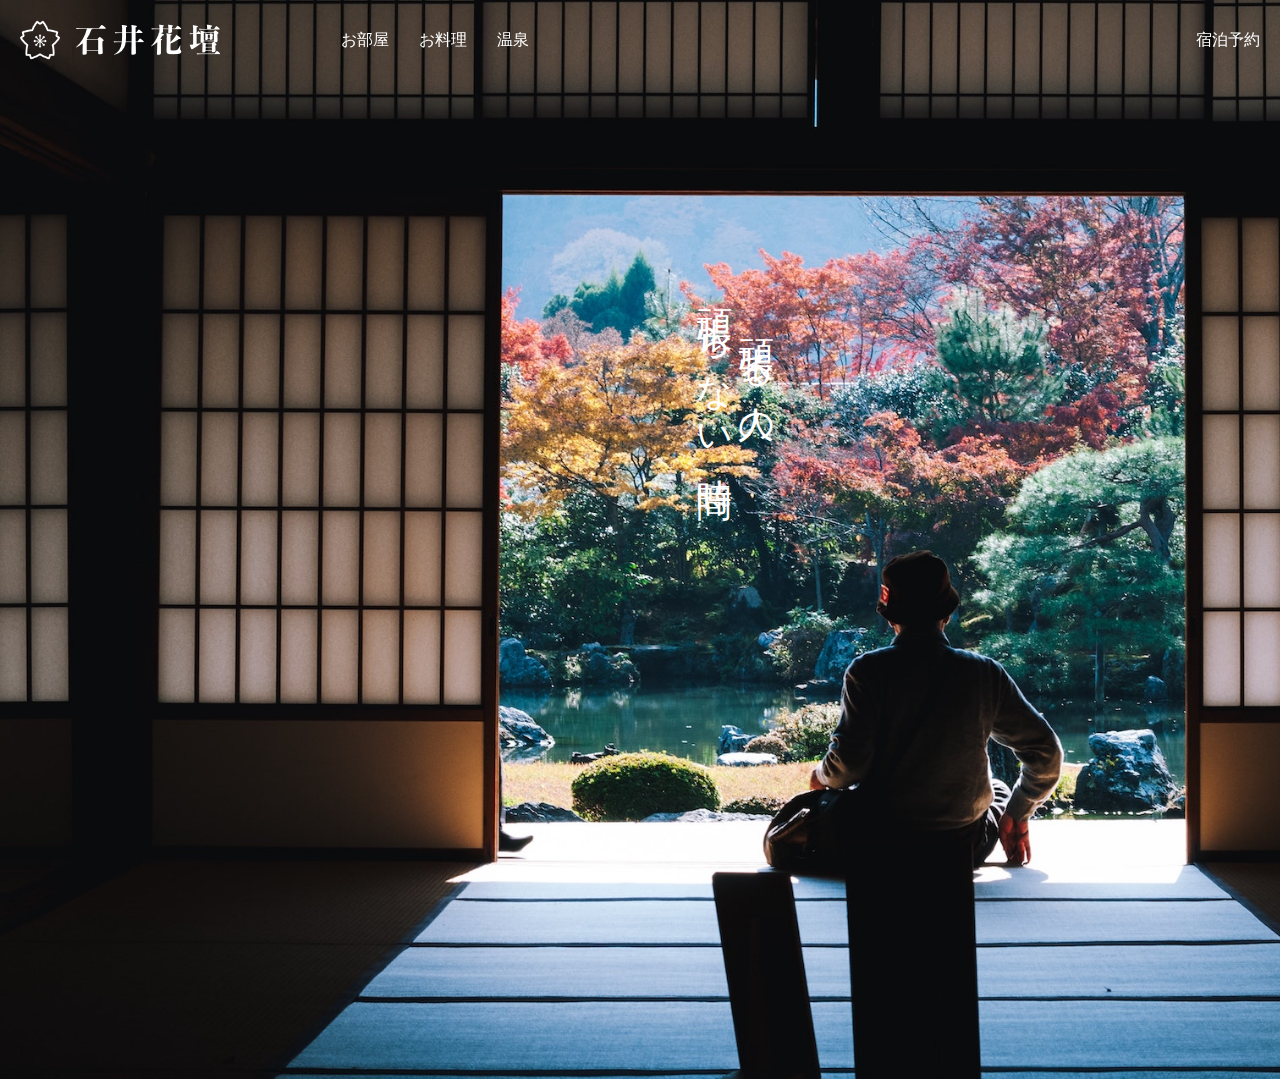
==== index.html @ f5e7ea2f "header" ====
<!DOCTYPE html>
<html lang="ja">
<head>
    <meta charset="UTF-8">
    <meta http-equiv="X-UA-Compatible" content="IE=edge">
    <meta name="viewport" content="width=device-width, initial-scale=1.0">
    <link rel="stylesheet" href="./css/style.css">
    <title>Ishii-KADAN</title>
</head>
<body>
    <header class="header">
        <div class="header_inner">
            <div class="header_nav">
                <img src="./img/sub-header-logo.png" alt="" class="header_nav__logo">
                <ul class="header_nav__list">
                    <li class="header_nav__item"><a href="./room/">お部屋</a></li>
                    <li class="header_nav__item"><a href="./cuisine/">お料理</a></li>
                    <li class="header_nav__item"><a href="./onsen/">温泉</a></li>
                </ul><!-- /.header_nav__list -->
            </div><!-- /.header_nav -->
            <a href="" class="contact_btn">宿泊予約</a><!-- /.contact_btn -->
        </div><!-- /.header_inner -->
    </header><!-- /.header -->

    <main class="main">
        <p class="main_copy">頑 張 る 人 の<br class="copy">頑 張 ら な い 時 間</p><!-- /.main_copy -->
    </main><!-- /.main -->
</body>
</html>
---- css/style.css ----
.header {
  height: 80px;
  width: 100%;
  position: fixed;
  background: transparent;
}

.header_inner {
  padding: 20px;
  display: flex;
  align-items: center;
}

.header_nav {
  display: flex;
  align-items: center;
}

.header_nav__logo {
  filter: invert(88%) sepia(61%) saturate(0%) hue-rotate(229deg) brightness(107%) contrast(101%);
}

.header_nav__list {
  display: flex;
  padding-left: 120px;
  color: #fff;
}

.header_nav__item:not(:first-child) {
  padding-left: 30px;
}

.header .contact_btn {
  margin-left: auto;
  color: #fff;
}

/*! destyle.css v2.0.2 | MIT License | https://github.com/nicolas-cusan/destyle.css */
/* Reset box-model and set borders */
/* ============================================ */
*,
::before,
::after {
  box-sizing: border-box;
  border-style: solid;
  border-width: 0;
}

/* Document */
/* ============================================ */
/**
 * 1. Correct the line height in all browsers.
 * 2. Prevent adjustments of font size after orientation changes in iOS.
 * 3. Remove gray overlay on links for iOS.
 */
html {
  line-height: 1.15;
  /* 1 */
  -webkit-text-size-adjust: 100%;
  /* 2 */
  -webkit-tap-highlight-color: transparent;
  /* 3*/
}

/* Sections */
/* ============================================ */
/**
 * Remove the margin in all browsers.
 */
body {
  margin: 0;
}

/**
 * Render the `main` element consistently in IE.
 */
main {
  display: block;
}

/* Vertical rhythm */
/* ============================================ */
p,
table,
blockquote,
address,
pre,
iframe,
form,
figure,
dl {
  margin: 0;
}

/* Headings */
/* ============================================ */
h1,
h2,
h3,
h4,
h5,
h6 {
  font-size: inherit;
  line-height: inherit;
  font-weight: inherit;
  margin: 0;
}

/* Lists (enumeration) */
/* ============================================ */
ul,
ol {
  margin: 0;
  padding: 0;
  list-style: none;
}

/* Lists (definition) */
/* ============================================ */
dt {
  font-weight: bold;
}

dd {
  margin-left: 0;
}

/* Grouping content */
/* ============================================ */
/**
 * 1. Add the correct box sizing in Firefox.
 * 2. Show the overflow in Edge and IE.
 */
hr {
  box-sizing: content-box;
  /* 1 */
  height: 0;
  /* 1 */
  overflow: visible;
  /* 2 */
  border-top-width: 1px;
  margin: 0;
  clear: both;
  color: inherit;
}

/**
 * 1. Correct the inheritance and scaling of font size in all browsers.
 * 2. Correct the odd `em` font sizing in all browsers.
 */
pre {
  font-family: monospace, monospace;
  /* 1 */
  font-size: inherit;
  /* 2 */
}

address {
  font-style: inherit;
}

/* Text-level semantics */
/* ============================================ */
/**
 * Remove the gray background on active links in IE 10.
 */
a {
  background-color: transparent;
  text-decoration: none;
  color: inherit;
}

/**
 * 1. Remove the bottom border in Chrome 57-
 * 2. Add the correct text decoration in Chrome, Edge, IE, Opera, and Safari.
 */
abbr[title] {
  text-decoration: underline;
  /* 2 */
  text-decoration: underline dotted;
  /* 2 */
}

/**
 * Add the correct font weight in Chrome, Edge, and Safari.
 */
b,
strong {
  font-weight: bolder;
}

/**
 * 1. Correct the inheritance and scaling of font size in all browsers.
 * 2. Correct the odd `em` font sizing in all browsers.
 */
code,
kbd,
samp {
  font-family: monospace, monospace;
  /* 1 */
  font-size: inherit;
  /* 2 */
}

/**
 * Add the correct font size in all browsers.
 */
small {
  font-size: 80%;
}

/**
 * Prevent `sub` and `sup` elements from affecting the line height in
 * all browsers.
 */
sub,
sup {
  font-size: 75%;
  line-height: 0;
  position: relative;
  vertical-align: baseline;
}

sub {
  bottom: -0.25em;
}

sup {
  top: -0.5em;
}

/* Embedded content */
/* ============================================ */
/**
 * Prevent vertical alignment issues.
 */
img,
embed,
object,
iframe {
  vertical-align: bottom;
}

/* Forms */
/* ============================================ */
/**
 * Reset form fields to make them styleable
 */
button,
input,
optgroup,
select,
textarea {
  appearance: none;
  vertical-align: middle;
  color: inherit;
  font: inherit;
  background: transparent;
  padding: 0;
  margin: 0;
  outline: 0;
  border-radius: 0;
  text-align: inherit;
}

/**
 * Reset radio and checkbox appearance to preserve their look in iOS.
 */
[type="checkbox"] {
  appearance: checkbox;
}

[type="radio"] {
  appearance: radio;
}

/**
 * Show the overflow in IE.
 * 1. Show the overflow in Edge.
 */
button,
input {
  /* 1 */
  overflow: visible;
}

/**
 * Remove the inheritance of text transform in Edge, Firefox, and IE.
 * 1. Remove the inheritance of text transform in Firefox.
 */
button,
select {
  /* 1 */
  text-transform: none;
}

/**
 * Correct the inability to style clickable types in iOS and Safari.
 */
button,
[type="button"],
[type="reset"],
[type="submit"] {
  cursor: pointer;
  appearance: none;
}

button[disabled],
[type="button"][disabled],
[type="reset"][disabled],
[type="submit"][disabled] {
  cursor: default;
}

/**
 * Remove the inner border and padding in Firefox.
 */
button::-moz-focus-inner,
[type="button"]::-moz-focus-inner,
[type="reset"]::-moz-focus-inner,
[type="submit"]::-moz-focus-inner {
  border-style: none;
  padding: 0;
}

/**
 * Restore the focus styles unset by the previous rule.
 */
button:-moz-focusring,
[type="button"]:-moz-focusring,
[type="reset"]:-moz-focusring,
[type="submit"]:-moz-focusring {
  outline: 1px dotted ButtonText;
}

/**
 * Remove arrow in IE10 & IE11
 */
select::-ms-expand {
  display: none;
}

/**
 * Remove padding
 */
option {
  padding: 0;
}

/**
 * Reset to invisible
 */
fieldset {
  margin: 0;
  padding: 0;
  min-width: 0;
}

/**
 * 1. Correct the text wrapping in Edge and IE.
 * 2. Correct the color inheritance from `fieldset` elements in IE.
 * 3. Remove the padding so developers are not caught out when they zero out
 *    `fieldset` elements in all browsers.
 */
legend {
  color: inherit;
  /* 2 */
  display: table;
  /* 1 */
  max-width: 100%;
  /* 1 */
  padding: 0;
  /* 3 */
  white-space: normal;
  /* 1 */
}

/**
 * Add the correct vertical alignment in Chrome, Firefox, and Opera.
 */
progress {
  vertical-align: baseline;
}

/**
 * Remove the default vertical scrollbar in IE 10+.
 */
textarea {
  overflow: auto;
}

/**
 * Correct the cursor style of increment and decrement buttons in Chrome.
 */
[type="number"]::-webkit-inner-spin-button,
[type="number"]::-webkit-outer-spin-button {
  height: auto;
}

/**
 * 1. Correct the outline style in Safari.
 */
[type="search"] {
  outline-offset: -2px;
  /* 1 */
}

/**
 * Remove the inner padding in Chrome and Safari on macOS.
 */
[type="search"]::-webkit-search-decoration {
  -webkit-appearance: none;
}

/**
 * 1. Correct the inability to style clickable types in iOS and Safari.
 * 2. Change font properties to `inherit` in Safari.
 */
::-webkit-file-upload-button {
  -webkit-appearance: button;
  /* 1 */
  font: inherit;
  /* 2 */
}

/**
 * Clickable labels
 */
label[for] {
  cursor: pointer;
}

/* Interactive */
/* ============================================ */
/*
 * Add the correct display in Edge, IE 10+, and Firefox.
 */
details {
  display: block;
}

/*
 * Add the correct display in all browsers.
 */
summary {
  display: list-item;
}

/*
 * Remove outline for editable content.
 */
[contenteditable] {
  outline: none;
}

/* Table */
/* ============================================ */
table {
  border-collapse: collapse;
  border-spacing: 0;
}

caption {
  text-align: left;
}

td,
th {
  vertical-align: top;
  padding: 0;
}

th {
  text-align: left;
  font-weight: bold;
}

/* Misc */
/* ============================================ */
/**
 * Add the correct display in IE 10+.
 */
template {
  display: none;
}

/**
 * Add the correct display in IE 10.
 */
[hidden] {
  display: none;
}

.main {
  background-image: url(../img/mainbg01.jpg);
  background-size: cover;
  text-align: center;
  height: 1079px;
  width: auto;
}

.main_copy {
  writing-mode: vertical-rl;
  width: auto;
  color: #fff;
  font-size: 36px;
  margin-left: 693px;
  padding-top: 282px;
}
/*# sourceMappingURL=style.css.map */
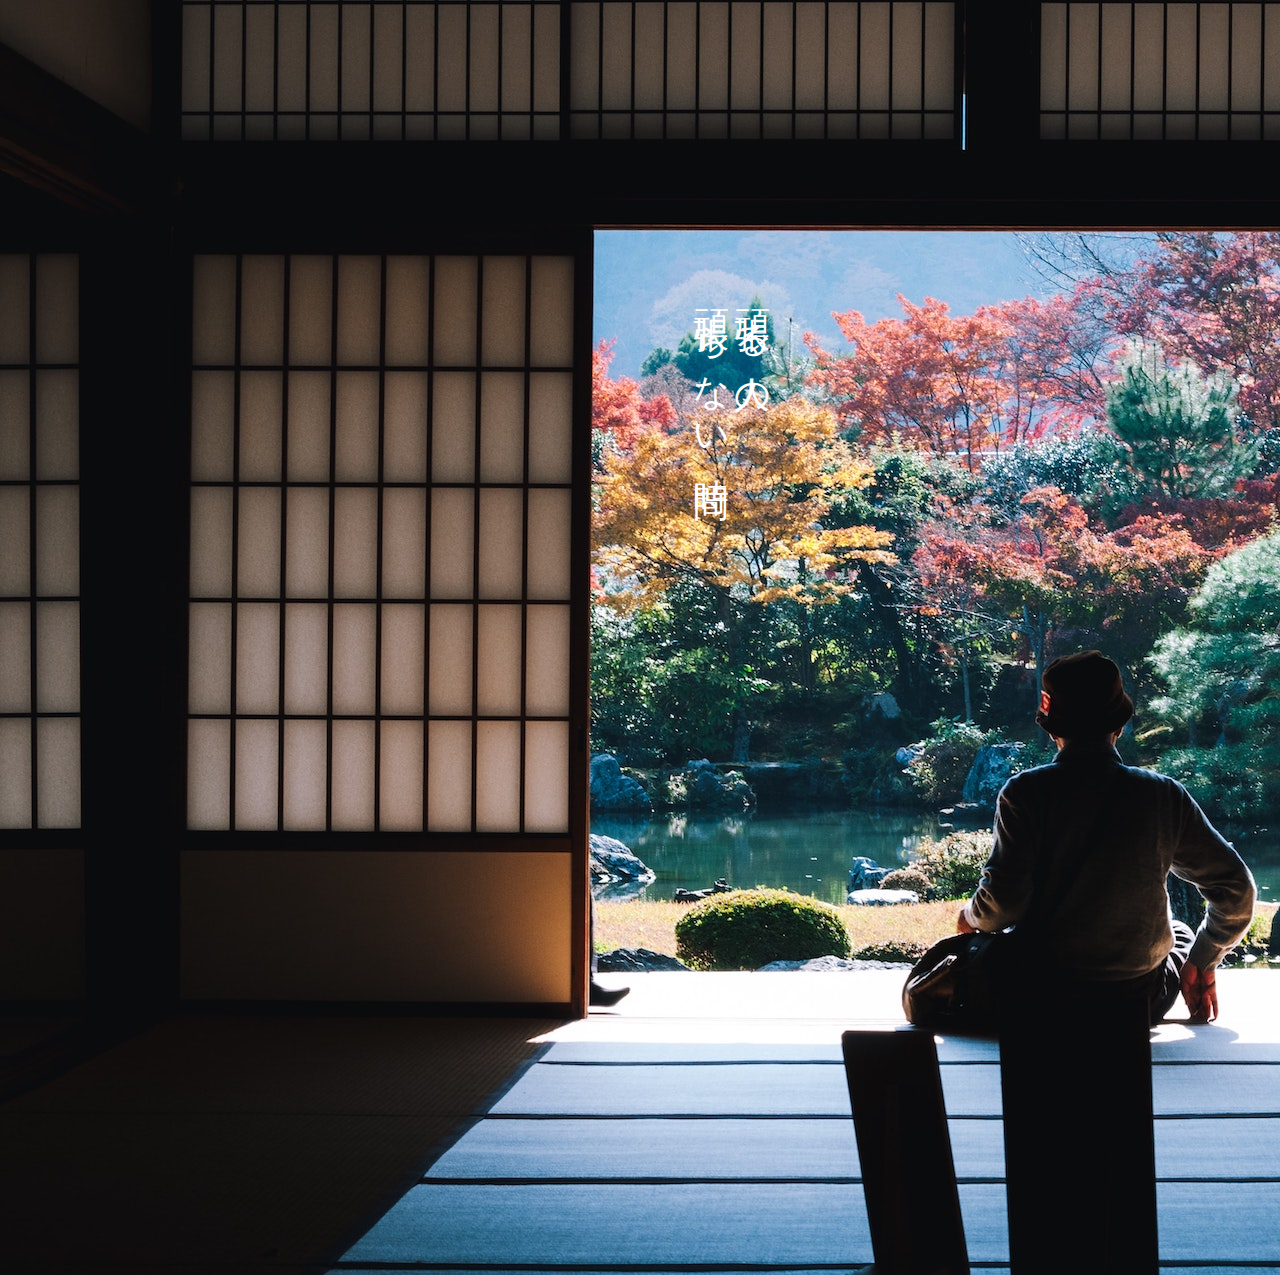
==== commit b21affad: "main" ====
--- a/index.html
+++ b/index.html
@@ -23,7 +23,8 @@
     </header><!-- /.header -->
 
     <main class="main">
-        <p class="main_copy">頑 張 る 人 の<br class="copy">頑 張 ら な い 時 間</p><!-- /.main_copy -->
+        <img src="./img/mainbg01.jpg" alt="" class="main_bg">
+        <p class="main_copy">頑 張 る 人 の<br>頑 張 ら な い 時 間</p><!-- /.main_copy -->
     </main><!-- /.main -->
 </body>
 </html>--- a/css/style.css
+++ b/css/style.css
@@ -492,19 +492,15 @@
 }
 
 .main {
-  background-image: url(../img/mainbg01.jpg);
-  background-size: cover;
-  text-align: center;
-  height: 1079px;
-  width: auto;
+  position: relative;
 }
 
 .main_copy {
   writing-mode: vertical-rl;
-  width: auto;
   color: #fff;
   font-size: 36px;
-  margin-left: 693px;
-  padding-top: 282px;
+  position: absolute;
+  right: 508px;
+  top: 282px;
 }
 /*# sourceMappingURL=style.css.map */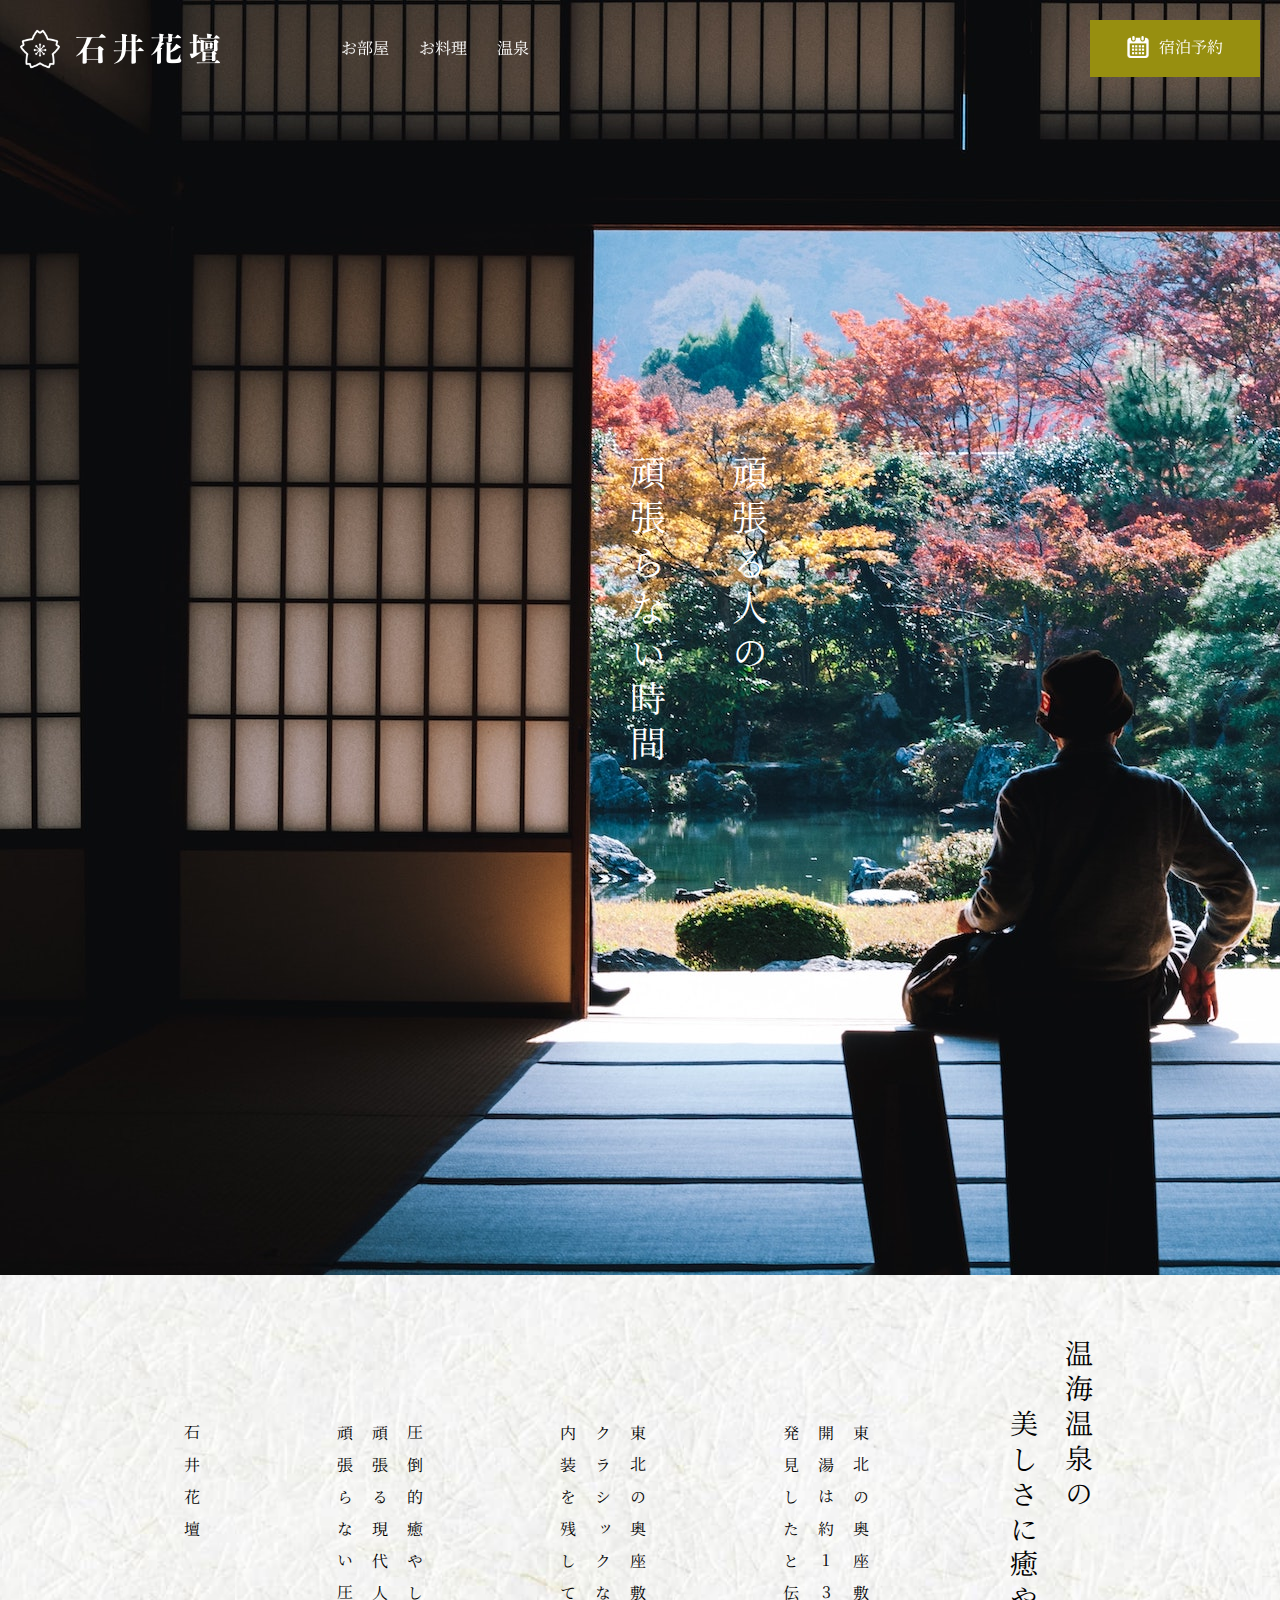
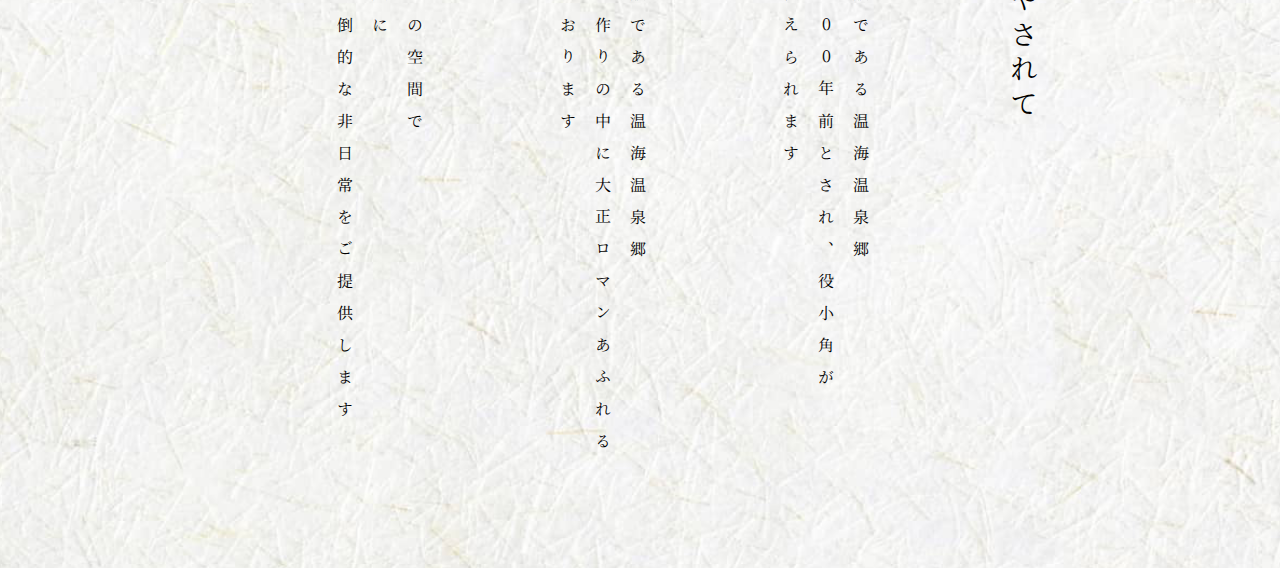
==== commit 8bb89d30: "about" ====
--- a/index.html
+++ b/index.html
@@ -4,6 +4,7 @@
     <meta charset="UTF-8">
     <meta http-equiv="X-UA-Compatible" content="IE=edge">
     <meta name="viewport" content="width=device-width, initial-scale=1.0">
+    <link href="https://fonts.googleapis.com/css2?family=Noto+Serif+JP:wght@300&display=swap" rel="stylesheet">
     <link rel="stylesheet" href="./css/style.css">
     <title>Ishii-KADAN</title>
 </head>
@@ -26,5 +27,31 @@
         <img src="./img/mainbg01.jpg" alt="" class="main_bg">
         <p class="main_copy">頑 張 る 人 の<br>頑 張 ら な い 時 間</p><!-- /.main_copy -->
     </main><!-- /.main -->
+
+    <section class="about">
+        <div class="about_inner">
+            <p class="about_ttl">
+                温 海 温 泉 の<br>美 し さ に 癒 や さ れ て
+            </p><!-- /.about_ttl -->
+            <p class="about_txt">
+                東 北 の 奥 座 敷 で あ る 温 海 温 泉 郷<br>
+                開 湯 は 約 1 3 0 0 年 前 と さ れ 、 役 小 角 が<br>
+                発 見 し た と 伝 え ら れ ま す
+            </p><!-- /.about_txt -->
+            <p class="about_txt">
+                東 北 の 奥 座 敷 で あ る 温 海 温 泉 郷<br>
+                ク ラ シ ッ ク な 作 り の 中 に 大 正 ロ マ ン あ ふ れ る<br>
+                内 装 を 残 し て お り ま す
+            </p><!-- /.about_txt -->
+            <p class="about_txt">
+                圧 倒 的 癒 や し の 空 間 で<br>
+                頑 張 る 現 代 人 に<br>
+                頑 張 ら な い 圧 倒 的 な 非 日 常 を ご 提 供 し ま す
+            </p><!-- /.about_txt -->
+            <p class="about_txt">
+                石 井 花 壇
+            </p><!-- /.about_txt -->
+        </div><!-- /.about_inner -->
+    </section><!-- /.about -->
 </body>
 </html>--- a/css/style.css
+++ b/css/style.css
@@ -3,6 +3,7 @@
   width: 100%;
   position: fixed;
   background: transparent;
+  z-index: 300;
 }
 
 .header_inner {
@@ -24,6 +25,7 @@
   display: flex;
   padding-left: 120px;
   color: #fff;
+  font-size: 1rem;
 }
 
 .header_nav__item:not(:first-child) {
@@ -33,6 +35,15 @@
 .header .contact_btn {
   margin-left: auto;
   color: #fff;
+  background-color: #978F10;
+  padding: 16px 37px;
+}
+
+.header .contact_btn::before {
+  content: url(../img/calender.png);
+  display: inline-block;
+  vertical-align: middle;
+  margin-right: 10px;
 }
 
 /*! destyle.css v2.0.2 | MIT License | https://github.com/nicolas-cusan/destyle.css */
@@ -491,6 +502,10 @@
   display: none;
 }
 
+body {
+  font-family: 'Noto Serif JP', serif;
+}
+
 .main {
   position: relative;
 }
@@ -500,7 +515,41 @@
   color: #fff;
   font-size: 36px;
   position: absolute;
-  right: 508px;
-  top: 282px;
+  right: 480px;
+  bottom: 515px;
+  line-height: 102px;
+}
+
+.about {
+  background-image: url(../img/bg.png);
+}
+
+.about_inner {
+  display: flex;
+  flex-direction: row-reverse;
+  flex-wrap: wrap;
+  justify-content: center;
+}
+
+.about_ttl {
+  writing-mode: vertical-rl;
+  font-size: 28px;
+  line-height: 55px;
+  margin-top: 64px;
+  padding-top: 2.5em;
+  text-indent: -2.5em;
+}
+
+.about_txt {
+  writing-mode: vertical-rl;
+  text-orientation: upright;
+  margin-right: 118px;
+  padding-top: 149px;
+  padding-bottom: 120px;
+  line-height: 35px;
+}
+
+.about_txt:last-child {
+  margin-bottom: auto;
 }
 /*# sourceMappingURL=style.css.map */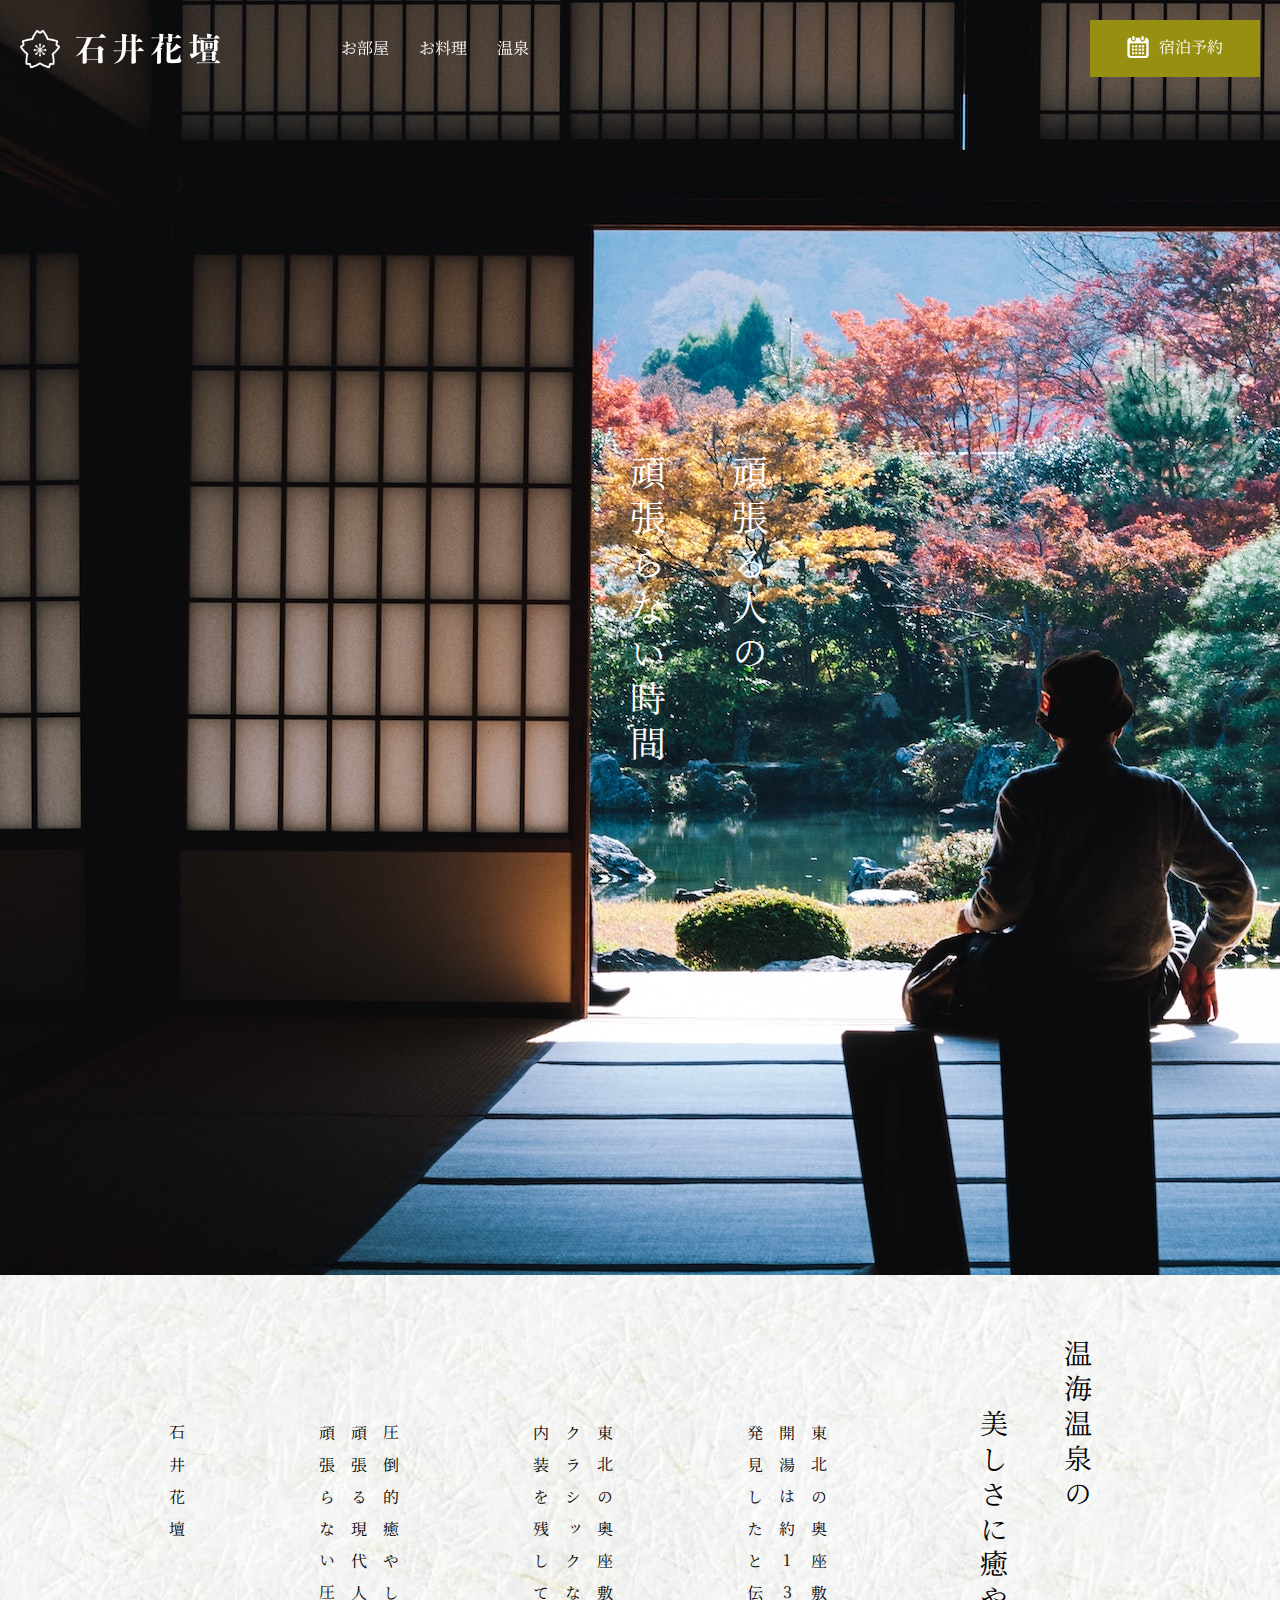
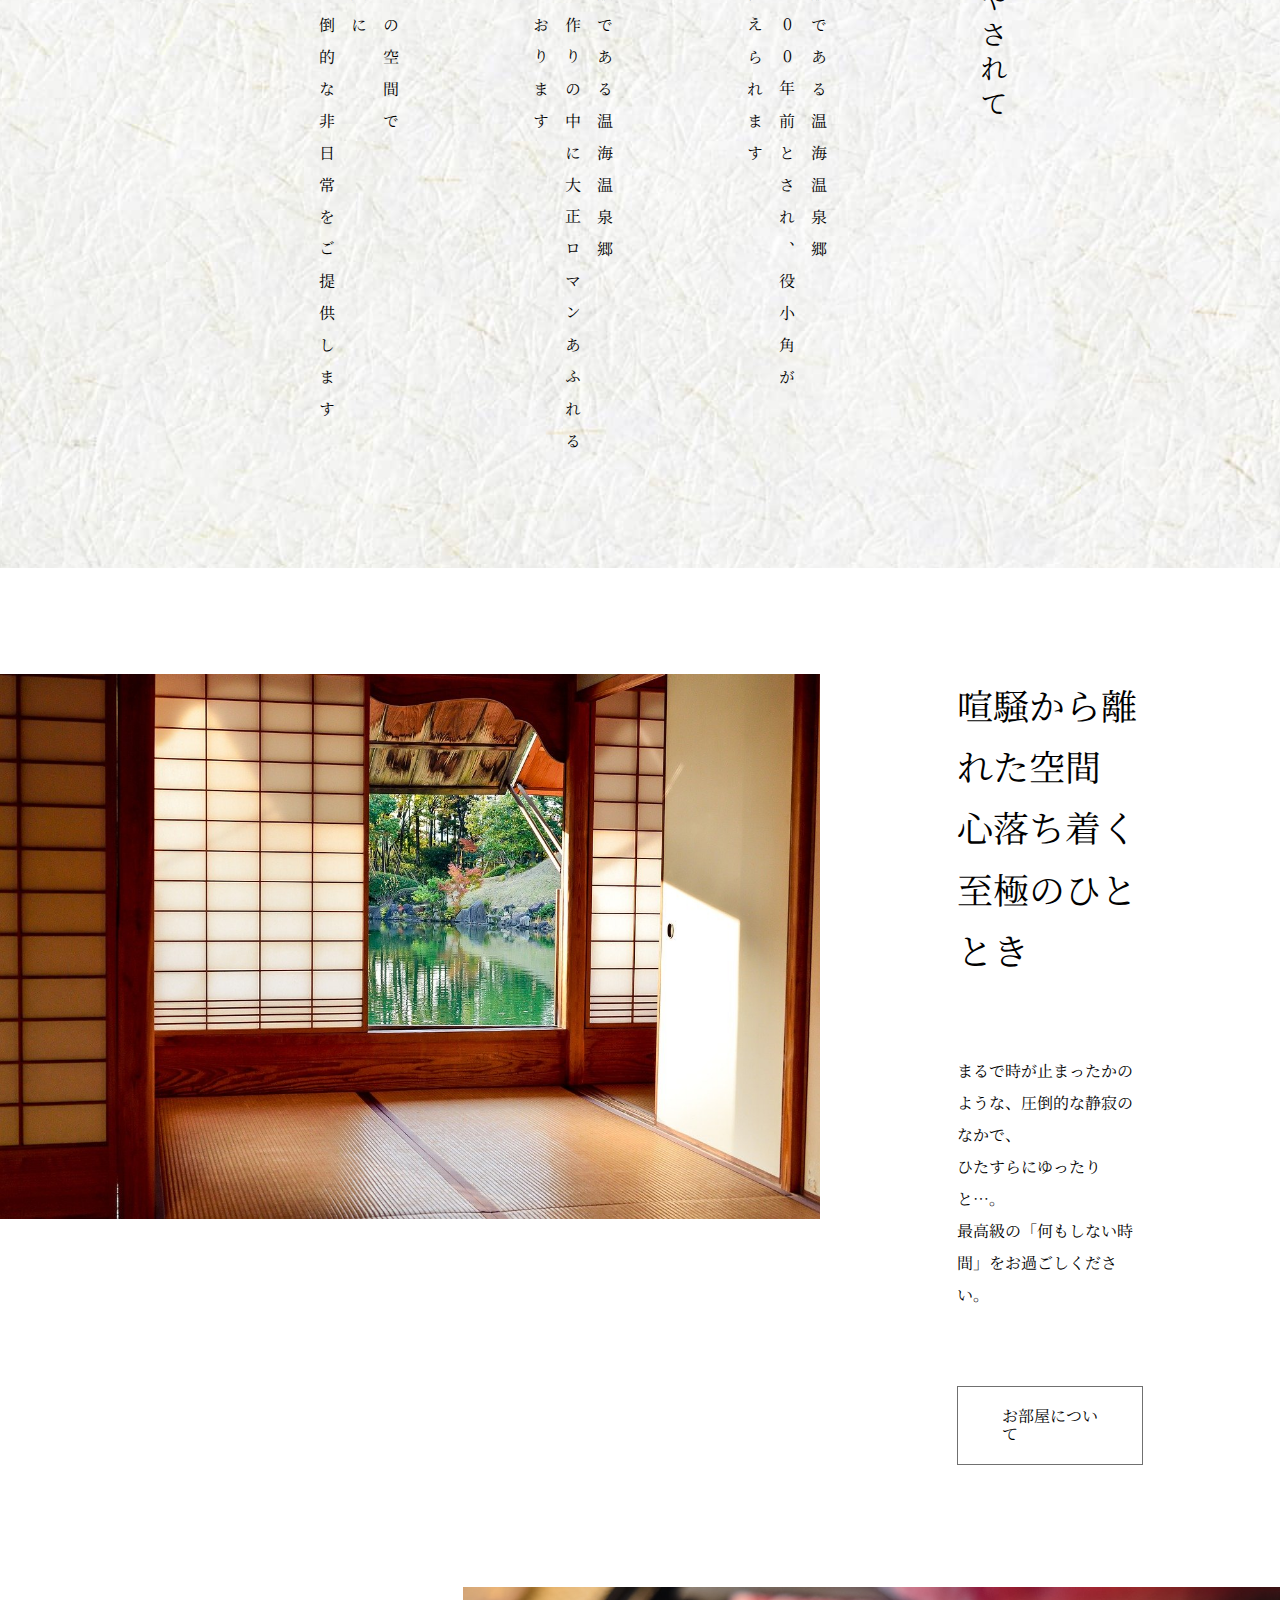
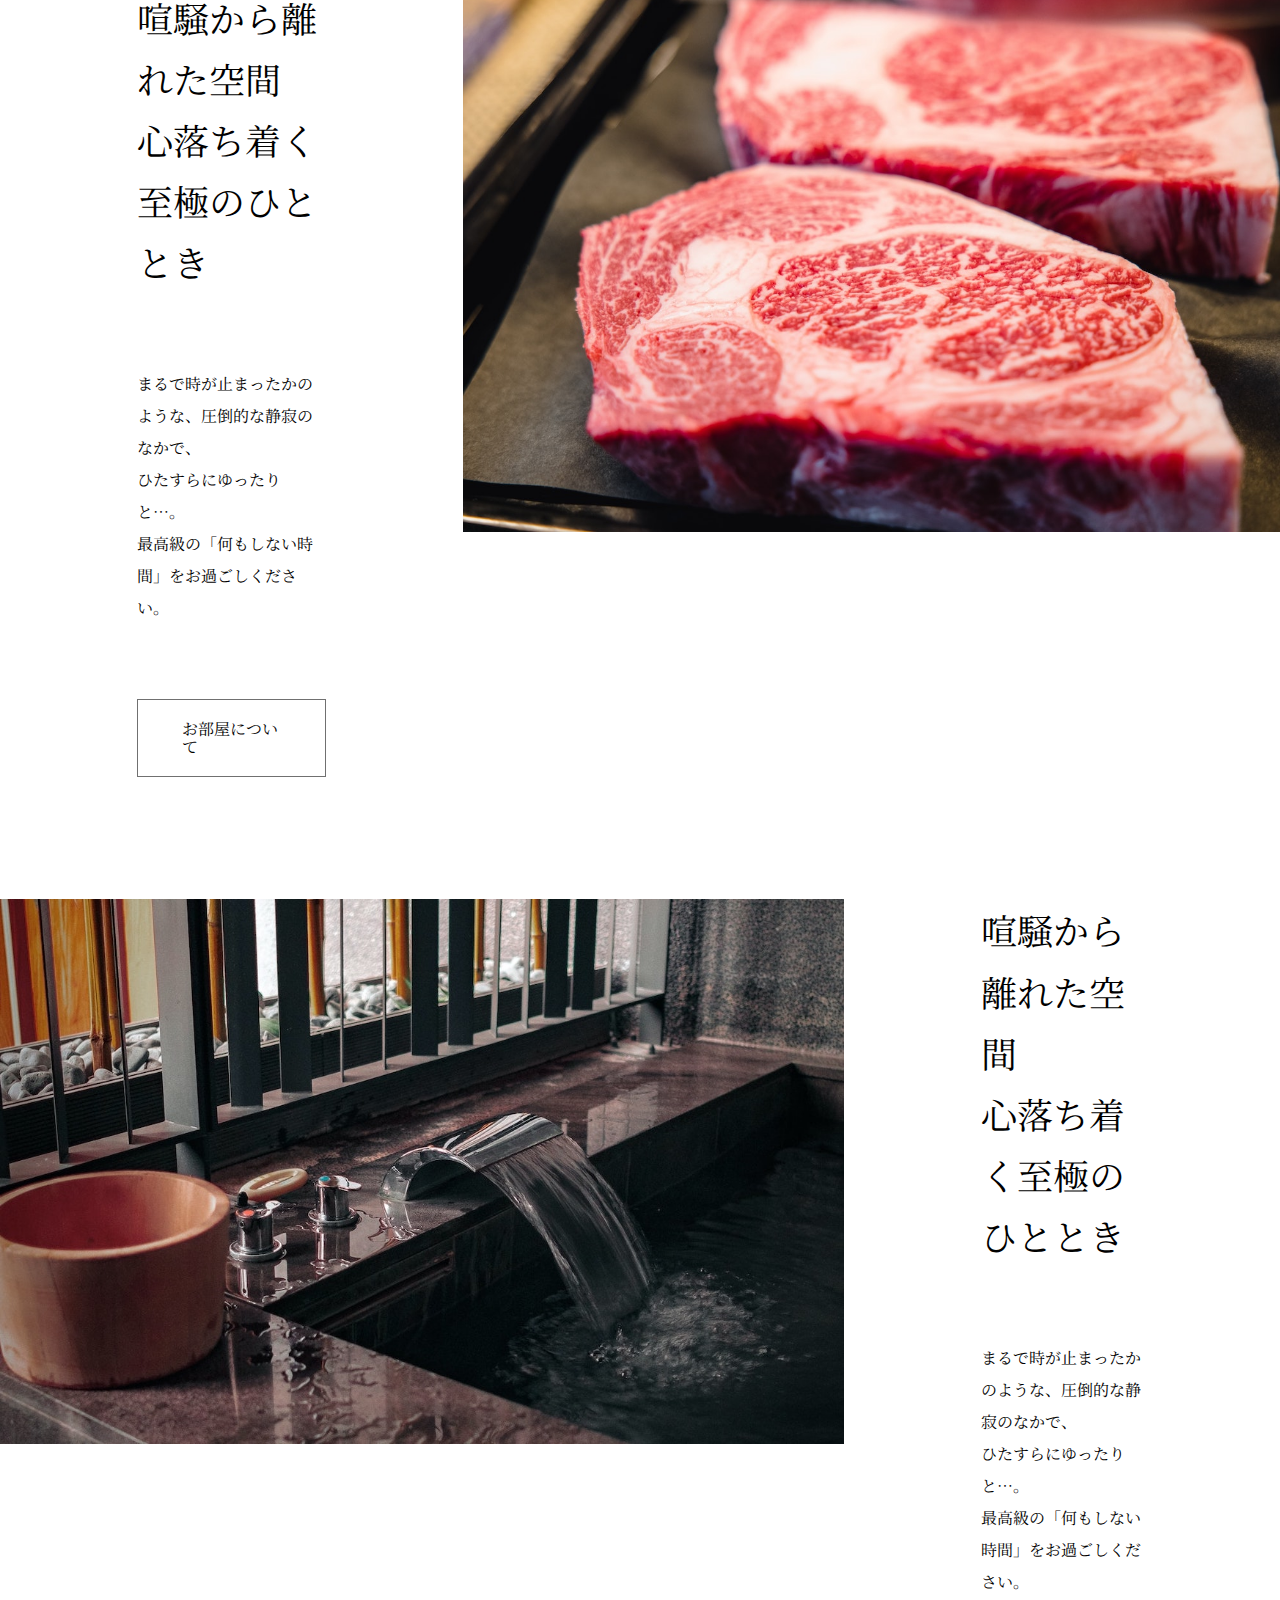
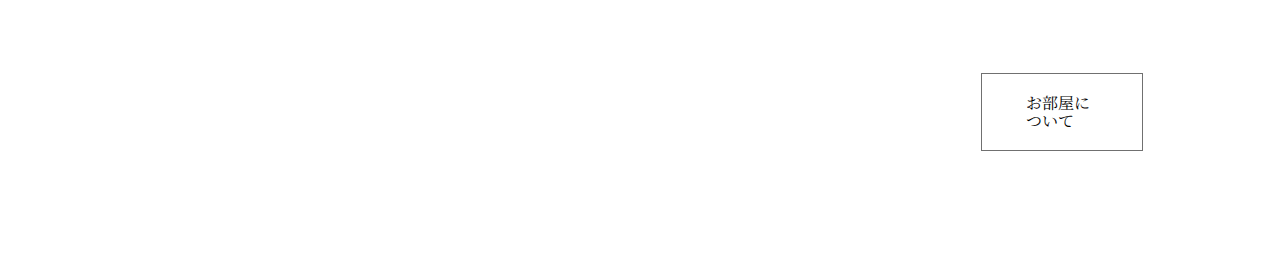
==== commit 1e90cf84: "menu" ====
--- a/index.html
+++ b/index.html
@@ -53,5 +53,61 @@
             </p><!-- /.about_txt -->
         </div><!-- /.about_inner -->
     </section><!-- /.about -->
+
+    <section class="menu">
+        <div class="menu_inner">
+            <div class="menu_item">
+                <img src="./img/oheya-top.jpg" alt="" class="room_img">
+
+                <div class="menu_service">
+                    <h2 class="menu_ttl">
+                        喧騒から離れた空間<br>
+                        心落ち着く至極のひととき
+                    </h2><!-- /.menu_ttl -->
+                    <p class="menu_txt">
+                        まるで時が止まったかのような、圧倒的な静寂のなかで、<br>
+                        ひたすらにゆったりと…。<br>
+                        最高級の「何もしない時間」をお過ごしください。
+                    </p><!-- /.menu_txt -->
+                    <a href="./room/" class="menu_btn">お部屋について</a><!-- /.menu_btn -->
+                </div><!-- /.menu_service -->
+            </div><!-- /.menu_item -->
+            
+            <div class="menu_item">
+                <img src="./img/menu-top.jpg" alt="" class="room_img">
+                
+                <div class="menu_service">
+                    <h2 class="menu_ttl">
+                        喧騒から離れた空間<br>
+                        心落ち着く至極のひととき
+                    </h2><!-- /.menu_ttl -->
+                    <p class="menu_txt">
+                        まるで時が止まったかのような、圧倒的な静寂のなかで、<br>
+                        ひたすらにゆったりと…。<br>
+                        最高級の「何もしない時間」をお過ごしください。
+                    </p><!-- /.menu_txt -->
+                    <a href="./room/" class="menu_btn">お部屋について</a><!-- /.menu_btn -->
+                </div><!-- /.menu_service -->
+                
+            </div><!-- /.menu_item -->
+            
+            <div class="menu_item">
+                <img src="./img/onsen-top.jpg" alt="" class="room_img">
+
+                <div class="menu_service">
+                    <h2 class="menu_ttl">
+                        喧騒から離れた空間<br>
+                        心落ち着く至極のひととき
+                    </h2><!-- /.menu_ttl -->
+                    <p class="menu_txt">
+                        まるで時が止まったかのような、圧倒的な静寂のなかで、<br>
+                        ひたすらにゆったりと…。<br>
+                        最高級の「何もしない時間」をお過ごしください。
+                    </p><!-- /.menu_txt -->
+                    <a href="./room/" class="menu_btn">お部屋について</a><!-- /.menu_btn -->
+                </div><!-- /.menu_service -->
+            </div><!-- /.menu_item -->
+        </div><!-- /.menu_inner -->
+    </section><!-- /.menu -->
 </body>
 </html>--- a/css/style.css
+++ b/css/style.css
@@ -522,6 +522,7 @@
 
 .about {
   background-image: url(../img/bg.png);
+  margin-bottom: 106px;
 }
 
 .about_inner {
@@ -534,7 +535,7 @@
 .about_ttl {
   writing-mode: vertical-rl;
   font-size: 28px;
-  line-height: 55px;
+  line-height: 3;
   margin-top: 64px;
   padding-top: 2.5em;
   text-indent: -2.5em;
@@ -546,10 +547,53 @@
   margin-right: 118px;
   padding-top: 149px;
   padding-bottom: 120px;
-  line-height: 35px;
+  line-height: 2;
 }
 
 .about_txt:last-child {
   margin-bottom: auto;
 }
+
+.menu_inner {
+  width: 100%;
+}
+
+.menu_item {
+  padding-bottom: 122px;
+  display: flex;
+}
+
+.menu_item:nth-child(even) {
+  flex-direction: row-reverse;
+}
+
+.menu_item img {
+  width: 1050px;
+  height: 545px;
+}
+
+.menu_ttl {
+  font-size: 36px;
+  line-height: 1.7;
+}
+
+.menu_txt {
+  margin: 75px 0;
+  line-height: 2;
+}
+
+.menu_service {
+  margin-left: 137px;
+  text-align: left;
+}
+
+.menu_service:nth-child(even) {
+  margin-right: 137px;
+}
+
+.menu_btn {
+  display: inline-block;
+  padding: 20px 44px;
+  border: 1px solid #707070;
+}
 /*# sourceMappingURL=style.css.map */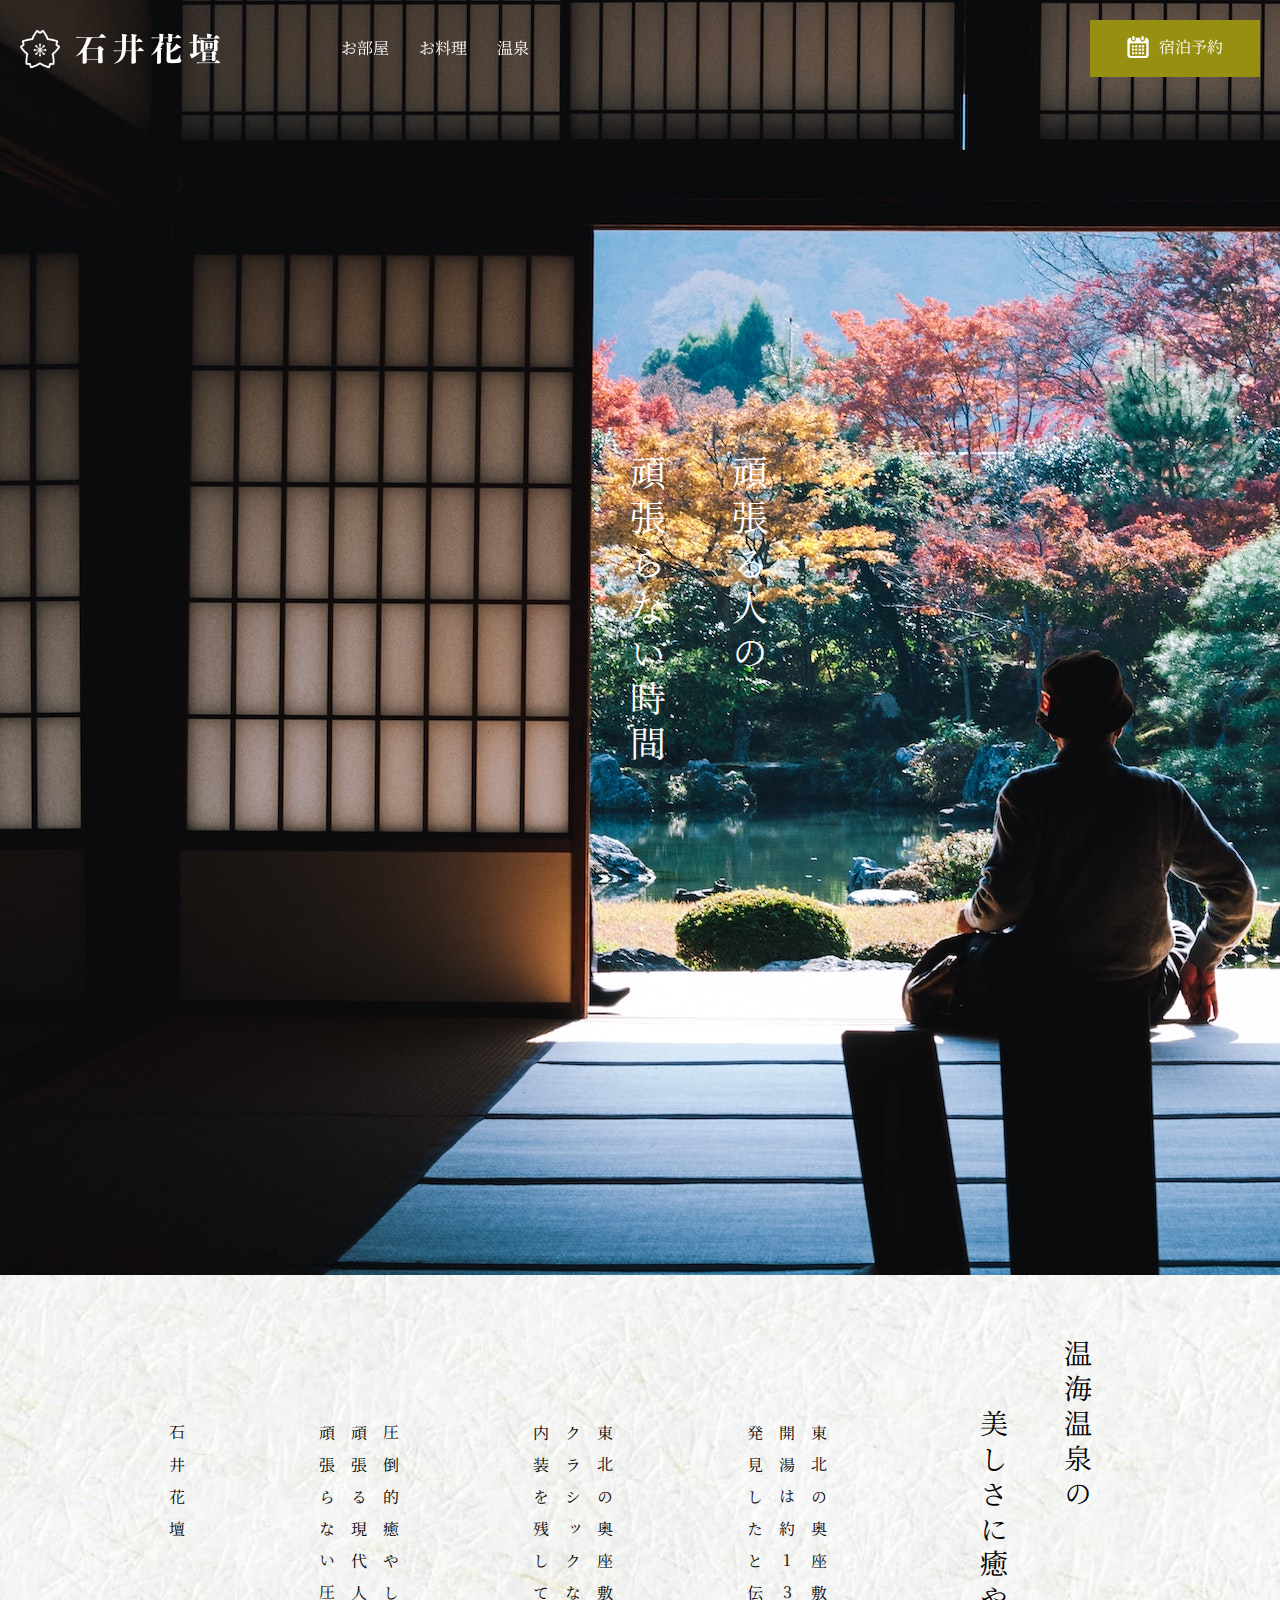
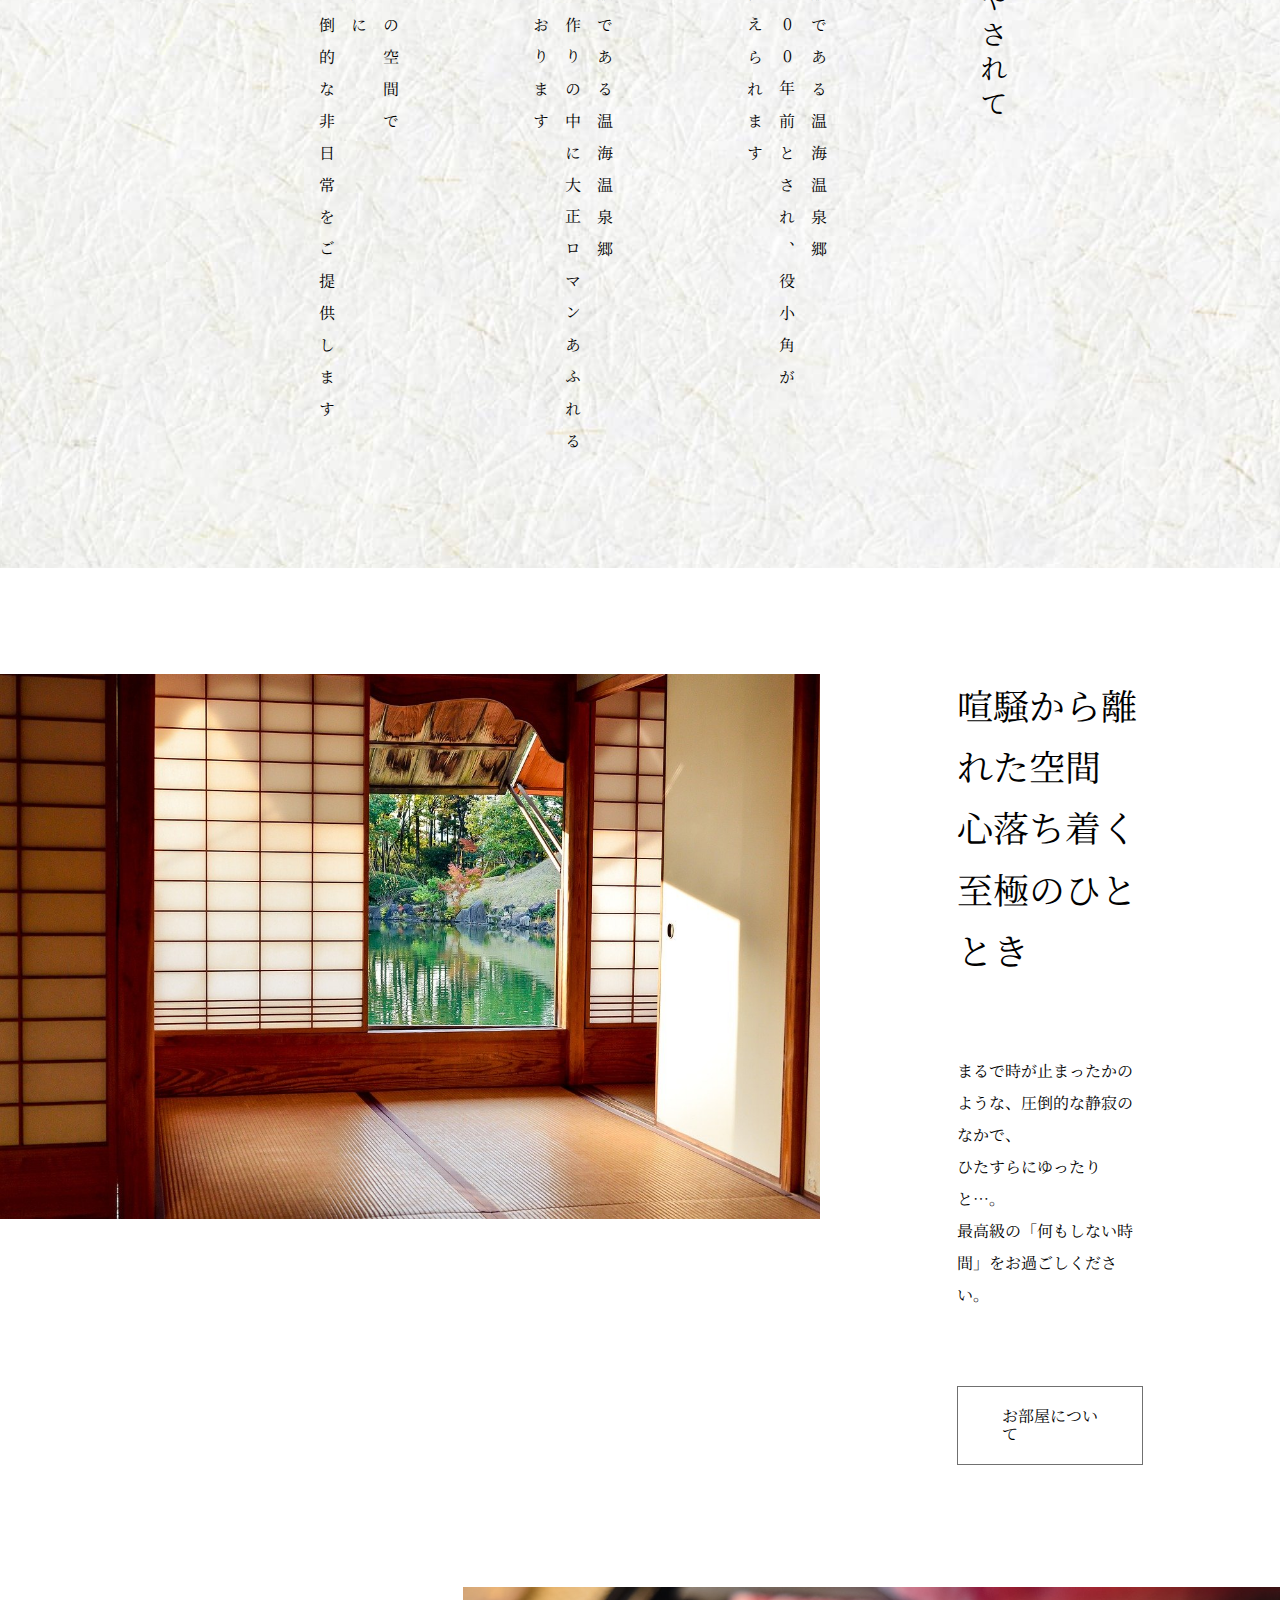
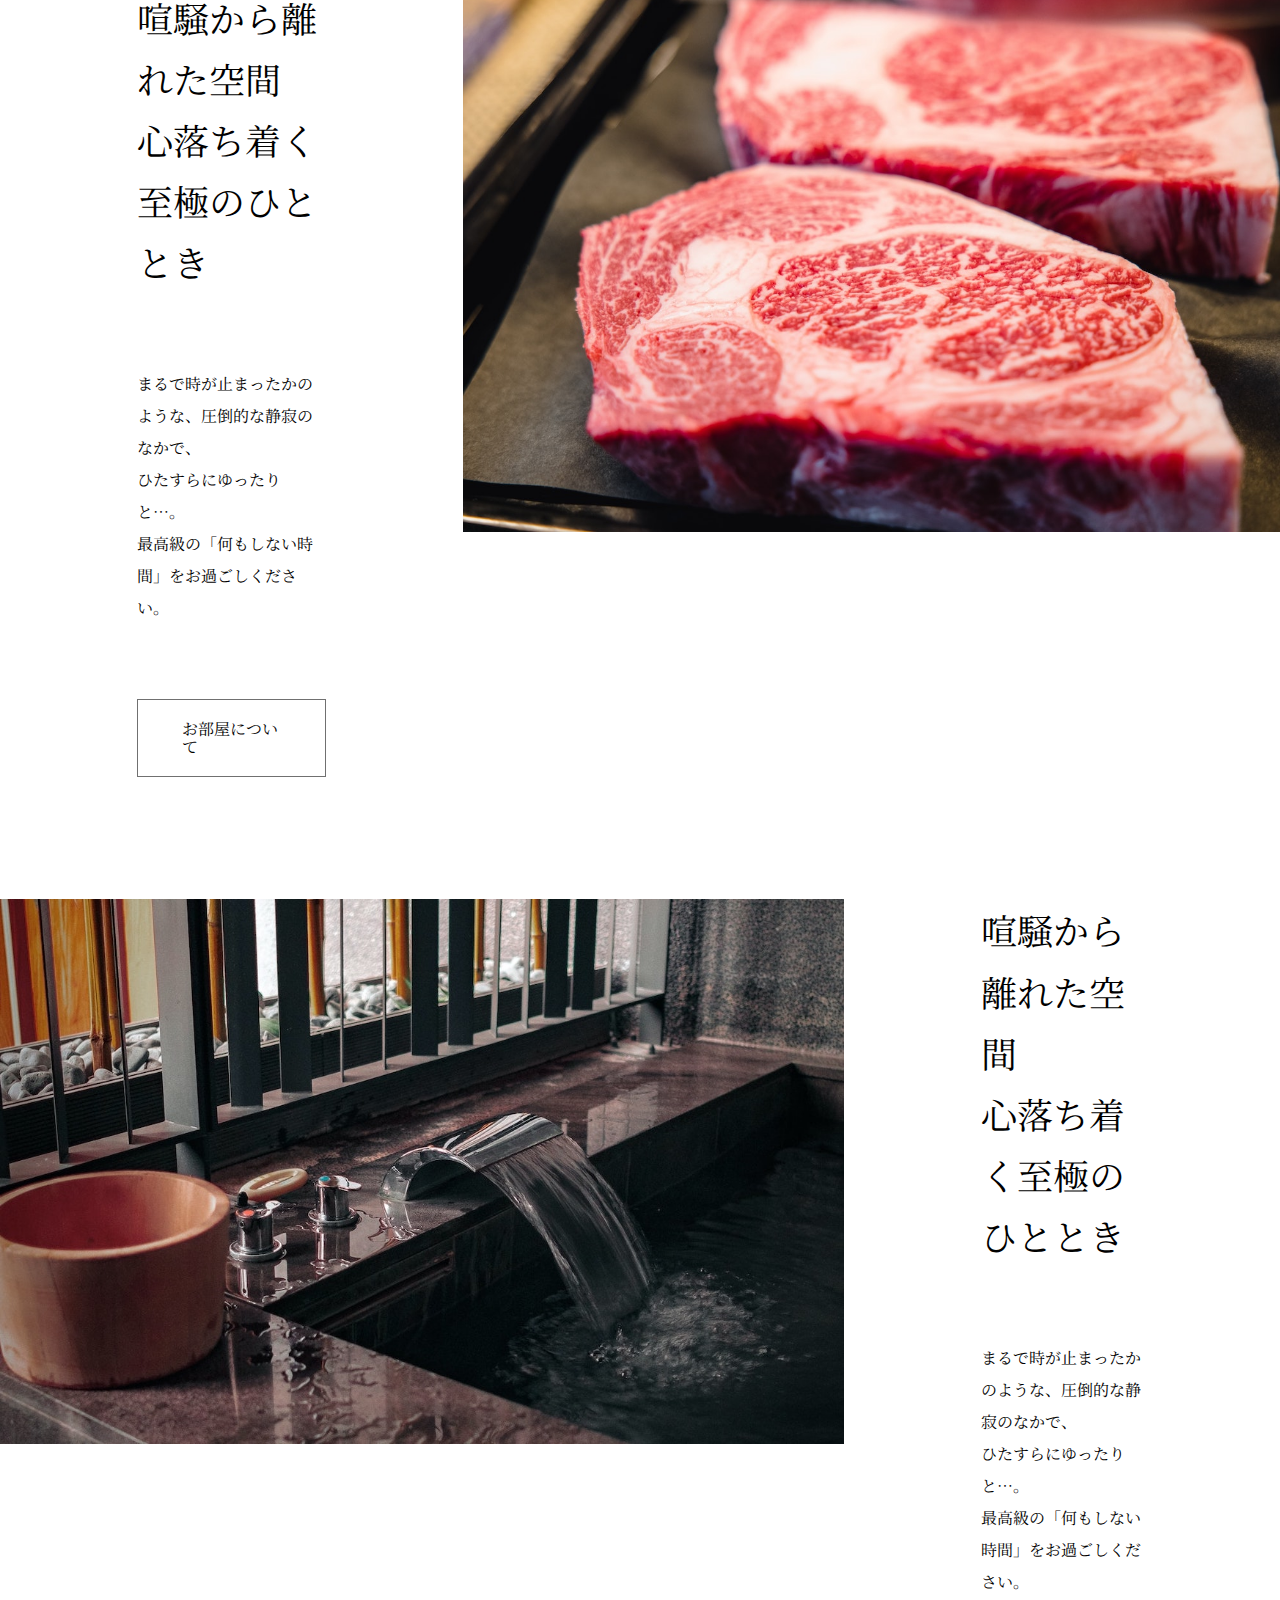
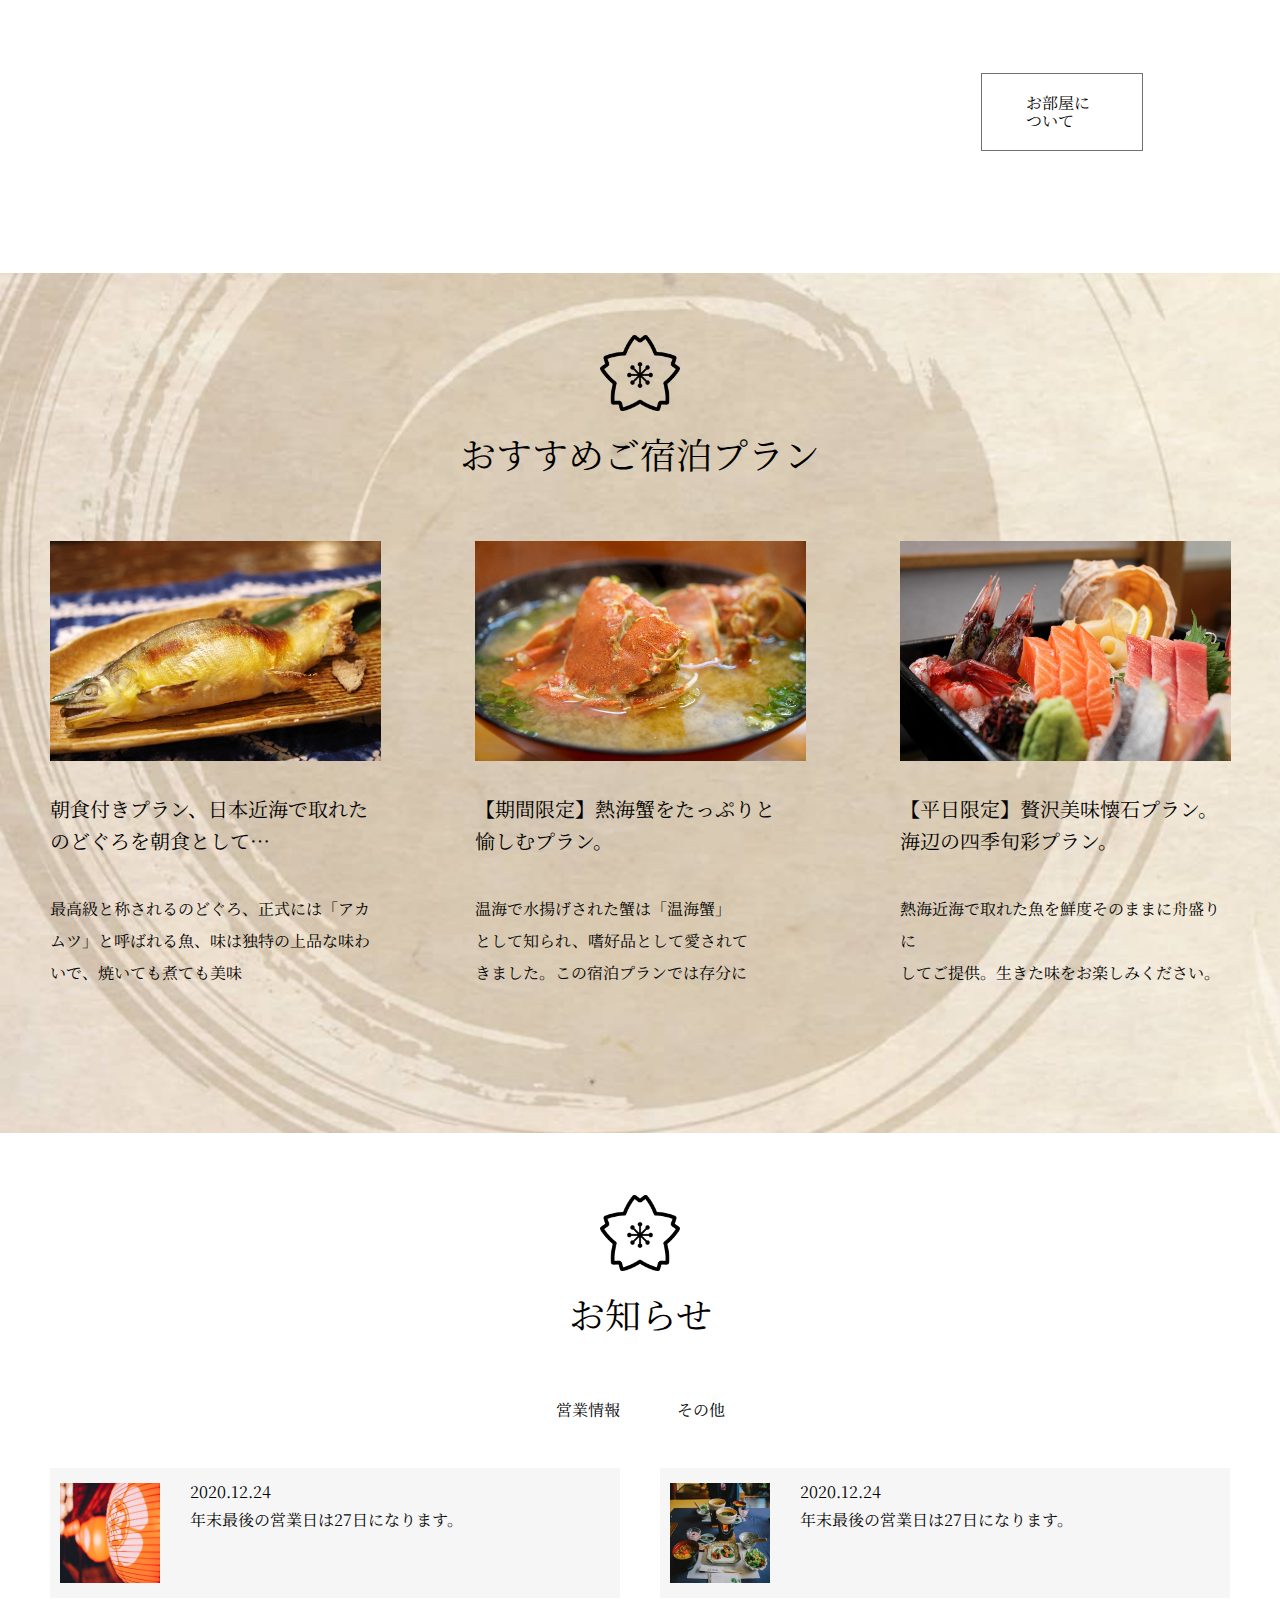
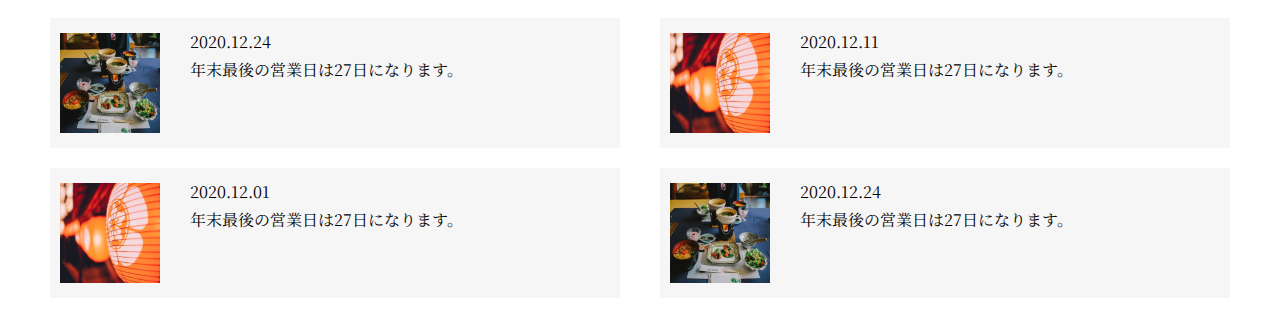
==== commit 6bea9685: "news" ====
--- a/index.html
+++ b/index.html
@@ -1,5 +1,6 @@
 <!DOCTYPE html>
 <html lang="ja">
+
 <head>
     <meta charset="UTF-8">
     <meta http-equiv="X-UA-Compatible" content="IE=edge">
@@ -8,6 +9,7 @@
     <link rel="stylesheet" href="./css/style.css">
     <title>Ishii-KADAN</title>
 </head>
+
 <body>
     <header class="header">
         <div class="header_inner">
@@ -72,10 +74,10 @@
                     <a href="./room/" class="menu_btn">お部屋について</a><!-- /.menu_btn -->
                 </div><!-- /.menu_service -->
             </div><!-- /.menu_item -->
-            
+
             <div class="menu_item">
                 <img src="./img/menu-top.jpg" alt="" class="room_img">
-                
+
                 <div class="menu_service">
                     <h2 class="menu_ttl">
                         喧騒から離れた空間<br>
@@ -88,9 +90,9 @@
                     </p><!-- /.menu_txt -->
                     <a href="./room/" class="menu_btn">お部屋について</a><!-- /.menu_btn -->
                 </div><!-- /.menu_service -->
-                
+
             </div><!-- /.menu_item -->
-            
+
             <div class="menu_item">
                 <img src="./img/onsen-top.jpg" alt="" class="room_img">
 
@@ -109,5 +111,98 @@
             </div><!-- /.menu_item -->
         </div><!-- /.menu_inner -->
     </section><!-- /.menu -->
+
+    <section class="plan">
+        <div class="plan_inner">
+            <h2 class="plan_ttl"><span><img src="./img/logo02@2x.png" alt=""></span>おすすめご宿泊プラン</h2><!-- /.plan_ttl -->
+            <ul class="plan_list">
+                <li class="plan_item">
+                    <a href="">
+                        <img class="plan_img" src="./img/recommended01.jpg" alt="">
+                        <h3 class="plan_item__ttl">朝食付きプラン、日本近海で取れた<br> のどぐろを朝食として…</h3><!-- /.plan_item__ttl -->
+                        <p class="plan_item__txt">最高級と称されるのどぐろ、正式には「アカ<br> ムツ」と呼ばれる魚、味は独特の上品な味わ<br> いで、焼いても煮ても美味</p>
+                        <!-- /.plan_item__txt -->
+                    </a>
+                </li><!-- /.plan_item -->
+                <li class="plan_item">
+                    <a href="">
+                        <img class="plan_img" src="./img/recommended02.jpg" alt="">
+                        <h3 class="plan_item__ttl">【期間限定】熱海蟹をたっぷりと<br> 愉しむプラン。</h3><!-- /.plan_item__ttl -->
+                        <p class="plan_item__txt">温海で水揚げされた蟹は「温海蟹」<br> として知られ、嗜好品として愛されて<br> きました。この宿泊プランでは存分に</p>
+                        <!-- /.plan_item__txt -->
+                    </a>
+                </li><!-- /.plan_item -->
+                <li class="plan_item">
+                    <a href="">
+                        <img class="plan_img" src="./img/recommended03.jpg" alt="">
+                        <h3 class="plan_item__ttl">【平日限定】贅沢美味懐石プラン。<br> 海辺の四季旬彩プラン。</h3><!-- /.plan_item__ttl -->
+                        <p class="plan_item__txt">熱海近海で取れた魚を鮮度そのままに舟盛りに<br> してご提供。生きた味をお楽しみください。</p>
+                        <!-- /.plan_item__txt -->
+                    </a>
+                </li><!-- /.plan_item -->
+            </ul><!-- /.plan_list -->
+        </div><!-- /.plan_inner -->
+    </section><!-- /.plan -->
+
+    <section class="news">
+        <div class="news_inner">
+            <h2 class="news_ttl"><span><img src="./img/logo02@2x.png" alt=""></span>お知らせ</h2><!-- /.plan_ttl -->
+            <div class="news_tab">
+                <a href="">営業情報</a>
+                <a href="">その他</a>
+            </div><!-- /.info_link -->
+            <ul class="news_list">
+                <li class="news_item">
+                    <img src="./img/news01.jpg" alt="">
+                    <div class="news_txt">
+                        <span class="news_time">2020.12.24</span><!-- /.news_time -->
+                        <p>年末最後の営業日は27日になります。</p>
+                    </div><!-- /.news_txt -->
+                </li><!-- /.news_item -->
+
+                <li class="news_item">
+                    <img src="./img/news02.jpg" alt="">
+                    <div class="news_txt">
+                        <span class="news_time">2020.12.24</span><!-- /.news_time -->
+                        <p>年末最後の営業日は27日になります。</p>
+                    </div><!-- /.news_txt -->
+                </li><!-- /.news_item -->
+
+                <li class="news_item">
+                    <img src="./img/news02.jpg" alt="">
+                    <div class="news_txt">
+                        <span class="news_time">2020.12.24</span><!-- /.news_time -->
+                        <p>年末最後の営業日は27日になります。</p>
+                    </div><!-- /.news_txt -->
+                </li><!-- /.news_item -->
+
+                <li class="news_item">
+                    <img src="./img/news01.jpg" alt="">
+                    <div class="news_txt">
+                        <span class="news_time">2020.12.11</span><!-- /.news_time -->
+                        <p>年末最後の営業日は27日になります。</p>
+                    </div><!-- /.news_txt -->
+                </li><!-- /.news_item -->
+
+                <li class="news_item">
+                    <img src="./img/news01.jpg" alt="">
+                    <div class="news_txt">
+                        <span class="news_time">2020.12.01</span><!-- /.news_time -->
+                        <p>年末最後の営業日は27日になります。</p>
+                    </div><!-- /.news_txt -->
+                </li><!-- /.news_item -->
+
+                <li class="news_item">
+                    <img src="./img/news02.jpg" alt="">
+                    <div class="news_txt">
+                        <span class="news_time">2020.12.24</span><!-- /.news_time -->
+                        <p>年末最後の営業日は27日になります。</p>
+                    </div><!-- /.news_txt -->
+                </li><!-- /.news_item -->
+                
+            </ul><!-- /.news_list -->
+        </div><!-- /.news_inner -->
+    </section><!-- /.news -->
 </body>
+
 </html>--- a/css/style.css
+++ b/css/style.css
@@ -596,4 +596,104 @@
   padding: 20px 44px;
   border: 1px solid #707070;
 }
+
+.plan {
+  background-image: url(../img/bg02.png);
+  background-size: cover;
+}
+
+.plan_inner {
+  width: 1180px;
+  margin: 0 auto;
+}
+
+.plan_ttl {
+  display: flex;
+  flex-direction: column;
+  text-align: center;
+  font-size: 36px;
+  margin-bottom: 66px;
+}
+
+.plan_ttl span {
+  margin: 60px 0 20px;
+}
+
+.plan_list {
+  display: flex;
+  margin-right: auto;
+  padding-bottom: 144px;
+}
+
+.plan_item__ttl {
+  font-size: 20px;
+  padding: 32px 0 36px;
+  line-height: 1.6;
+}
+
+.plan_item__txt {
+  font-size: 1rem;
+  line-height: 2;
+}
+
+.plan_item:not(:nth-child(3n + 1)) {
+  margin-left: 94px;
+}
+
+.plan_img {
+  width: 331px;
+}
+
+.news_inner {
+  width: 1180px;
+  margin: 0 auto;
+}
+
+.news_ttl {
+  display: flex;
+  flex-direction: column;
+  text-align: center;
+  font-size: 36px;
+  margin-bottom: 66px;
+}
+
+.news_ttl span {
+  margin: 60px 0 20px;
+}
+
+.news_tab {
+  text-align: center;
+  margin-bottom: 49px;
+}
+
+.news_tab a:first-of-type {
+  margin-right: 53px;
+}
+
+.news_list {
+  display: flex;
+  flex-wrap: wrap;
+  justify-content: space-between;
+}
+
+.news_item {
+  width: 570px;
+  display: flex;
+  background-color: #F6F6F6;
+  margin-bottom: 20px;
+  padding: 15px 0 15px 10px;
+}
+
+.news_item img {
+  width: 100px;
+  height: 100px;
+}
+
+.news_txt {
+  margin-left: 30px;
+}
+
+.news_txt p {
+  padding-top: 10px;
+}
 /*# sourceMappingURL=style.css.map */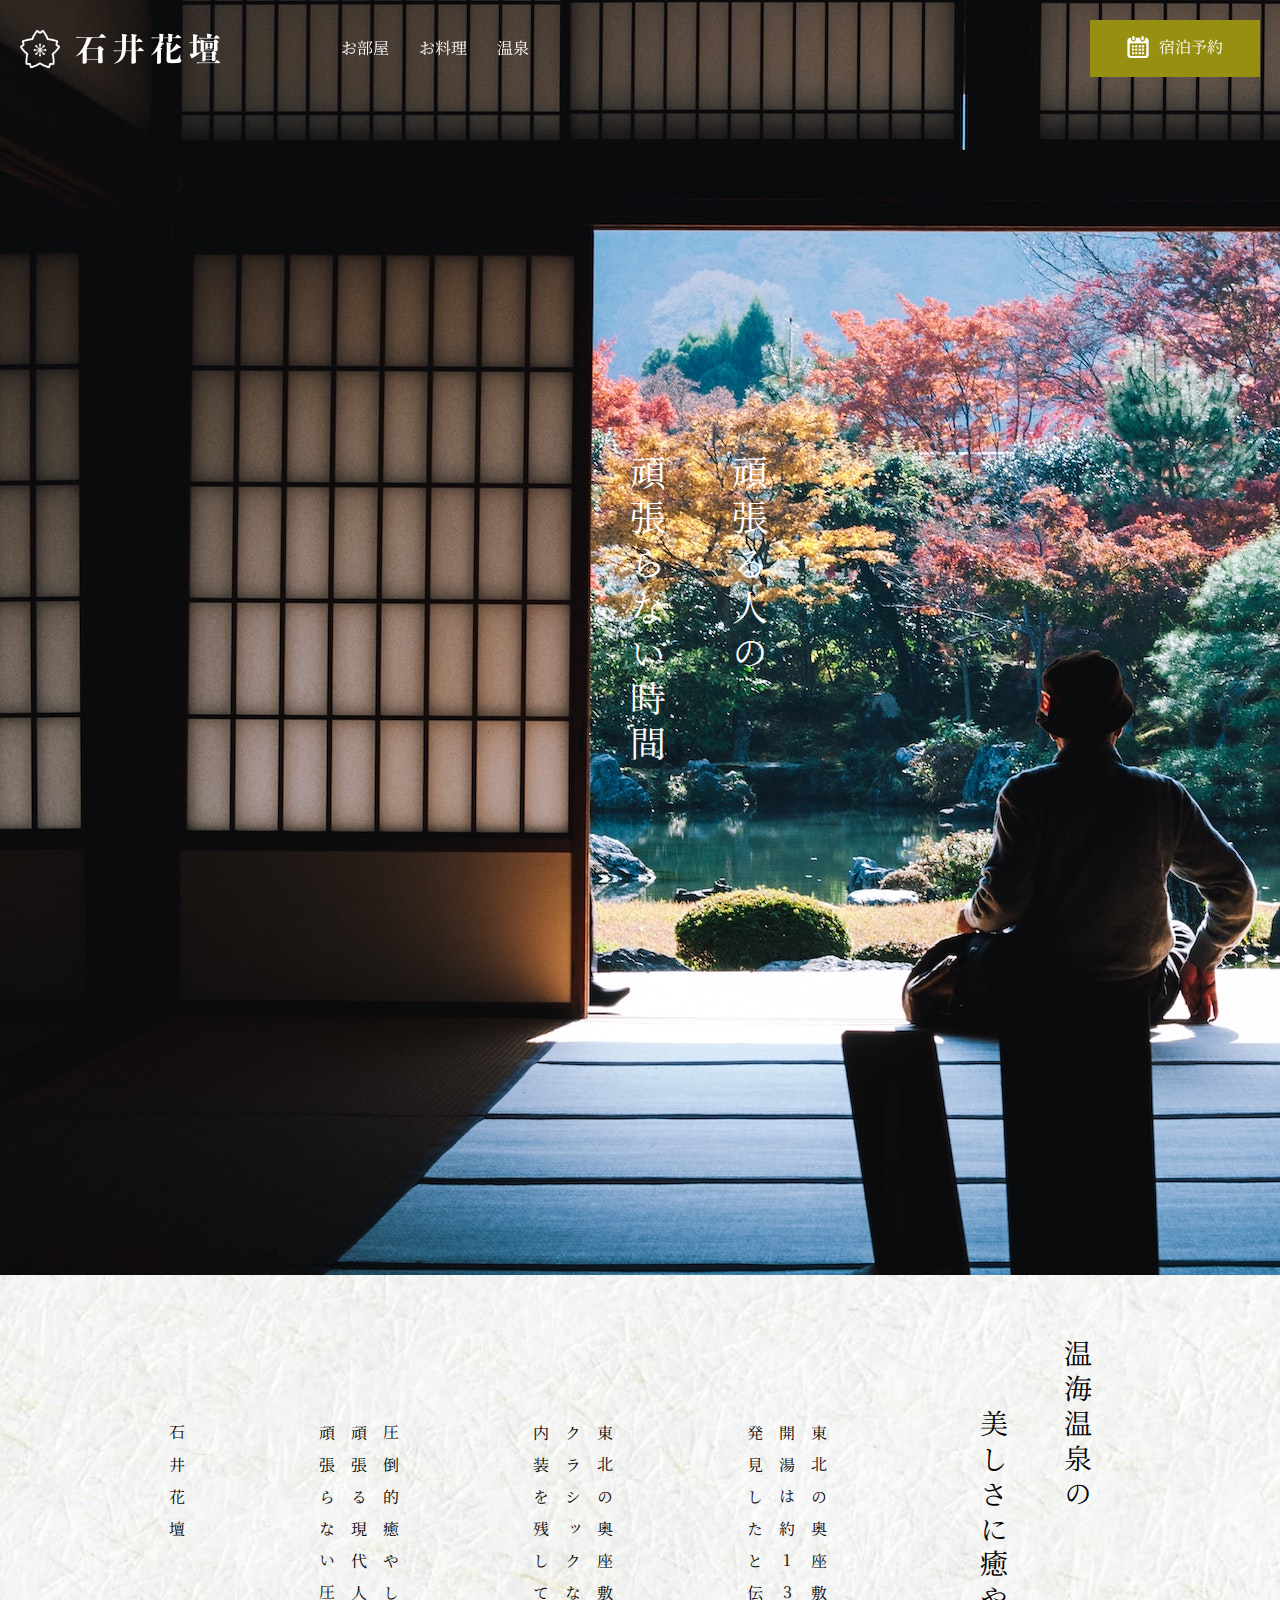
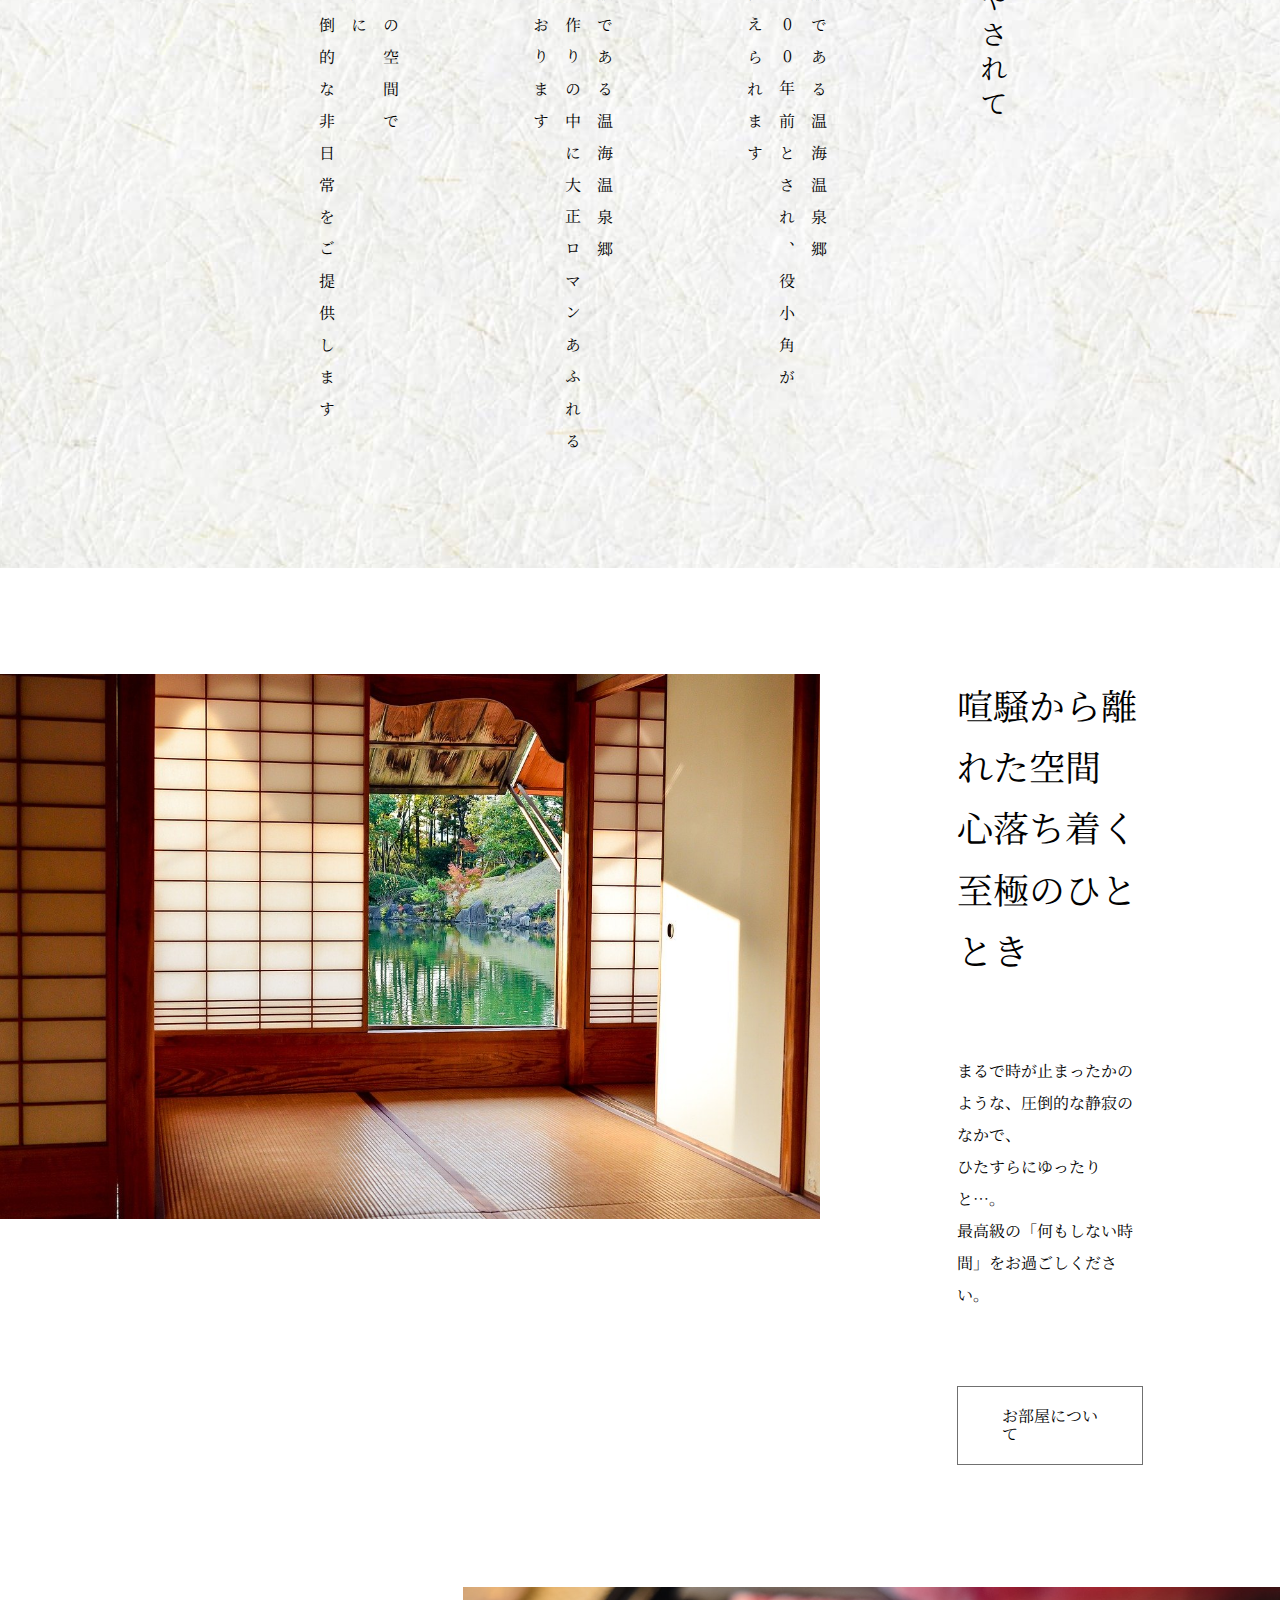
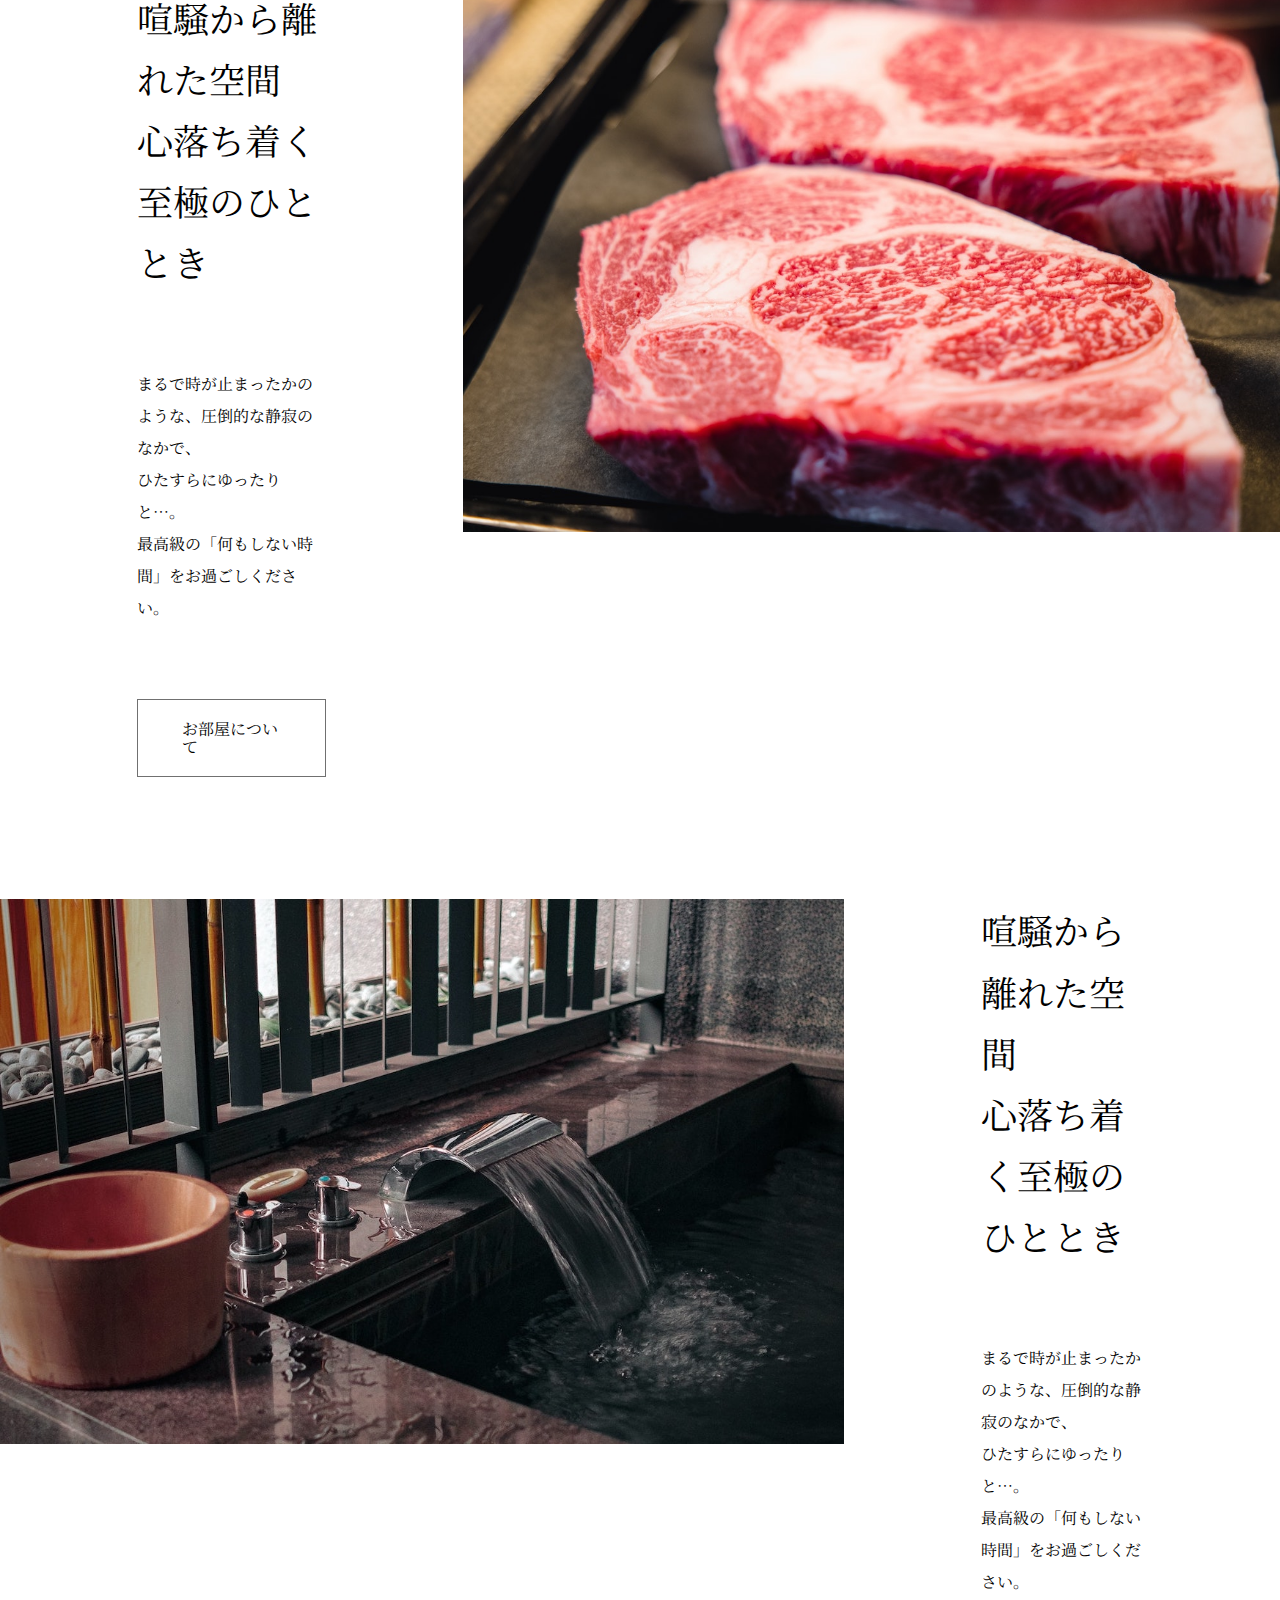
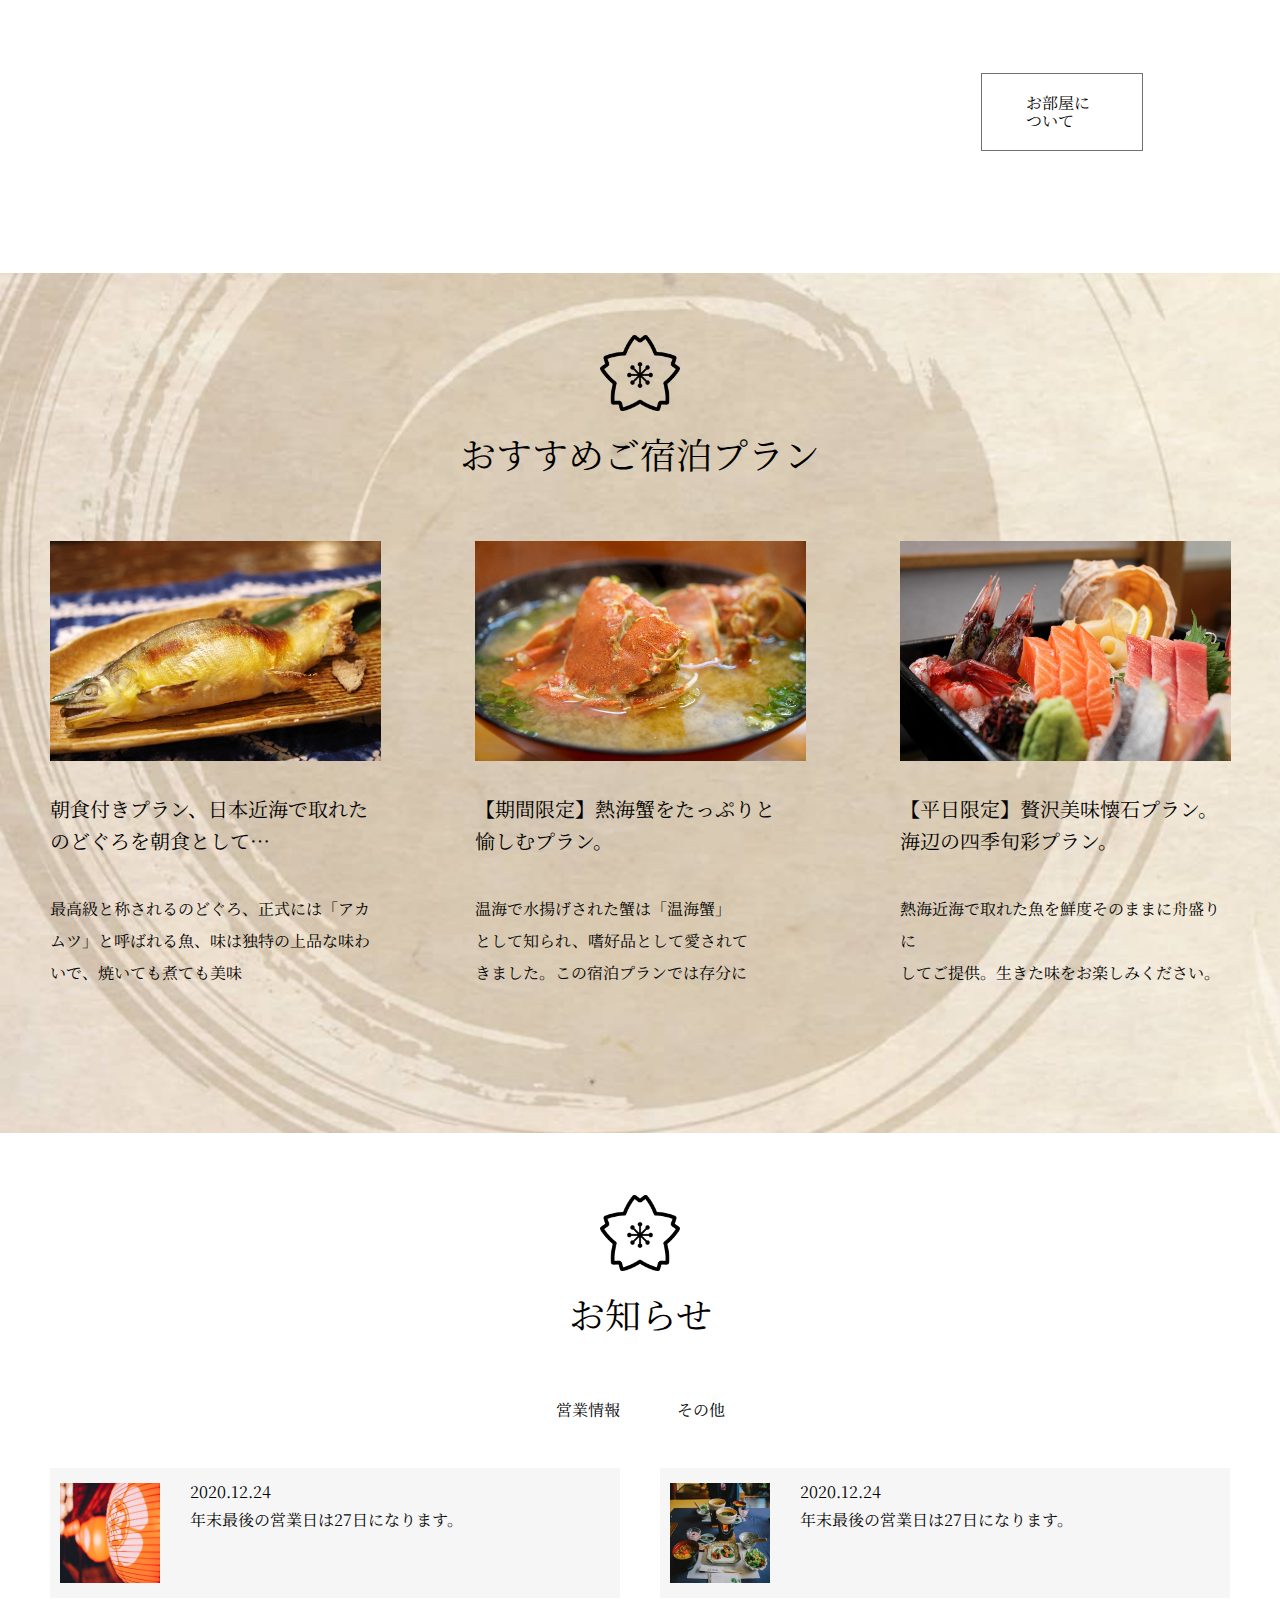
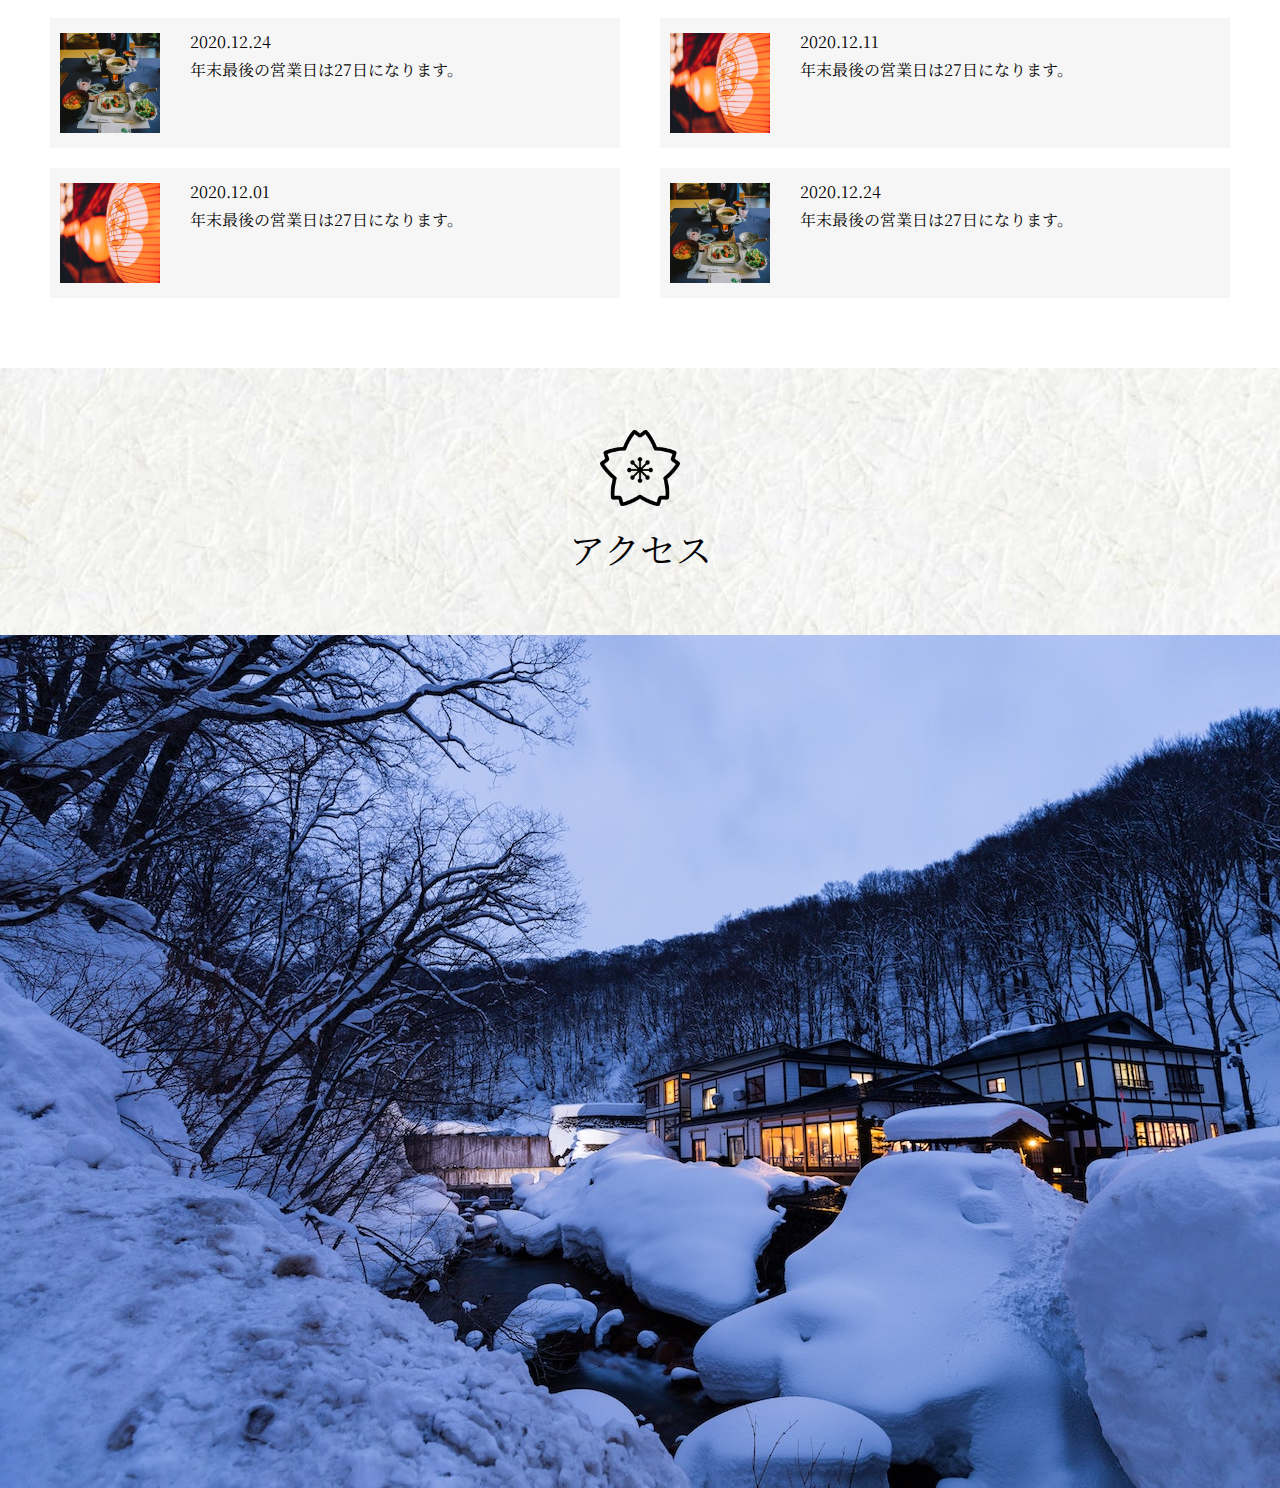
==== commit 2da45b28: "hover line" ====
--- a/index.html
+++ b/index.html
@@ -203,6 +203,16 @@
             </ul><!-- /.news_list -->
         </div><!-- /.news_inner -->
     </section><!-- /.news -->
+
+    <section class="access">
+        <div class="access_inner">
+            <h2 class="access_ttl"><span><img src="./img/logo02@2x.png" alt=""></span>アクセス</h2><!-- /.plan_ttl -->
+            <div class="access_wrap">
+                <img src="./img/acess.jpg" alt="" class="sccess_img">
+                <dl></dl>
+            </div><!-- /.access_wrap -->
+        </div><!-- /.access_inner -->
+    </section><!-- /.access -->
 </body>
 
 </html>--- a/css/style.css
+++ b/css/style.css
@@ -664,16 +664,44 @@
 .news_tab {
   text-align: center;
   margin-bottom: 49px;
+  position: relative;
+  cursor: pointer;
+  text-decoration: none;
 }
 
 .news_tab a:first-of-type {
   margin-right: 53px;
 }
 
+.news_tab a {
+  position: relative;
+  display: inline-block;
+  text-decoration: none;
+  margin: 0 auto;
+}
+
+.news_tab a::after {
+  position: absolute;
+  bottom: -4px;
+  left: 0;
+  content: '';
+  width: 100%;
+  height: 2px;
+  background: #333;
+  transform: scale(0, 1);
+  transform-origin: center top;
+  transition: transform .3s;
+}
+
+.news_tab a:hover::after {
+  transform: scale(1, 1);
+}
+
 .news_list {
   display: flex;
   flex-wrap: wrap;
   justify-content: space-between;
+  margin-bottom: 50px;
 }
 
 .news_item {
@@ -696,4 +724,20 @@
 .news_txt p {
   padding-top: 10px;
 }
+
+.access {
+  background-image: url(../img/bg.png);
+}
+
+.access_ttl {
+  display: flex;
+  flex-direction: column;
+  text-align: center;
+  font-size: 36px;
+  margin-bottom: 66px;
+}
+
+.access_ttl span {
+  margin: 60px 0 20px;
+}
 /*# sourceMappingURL=style.css.map */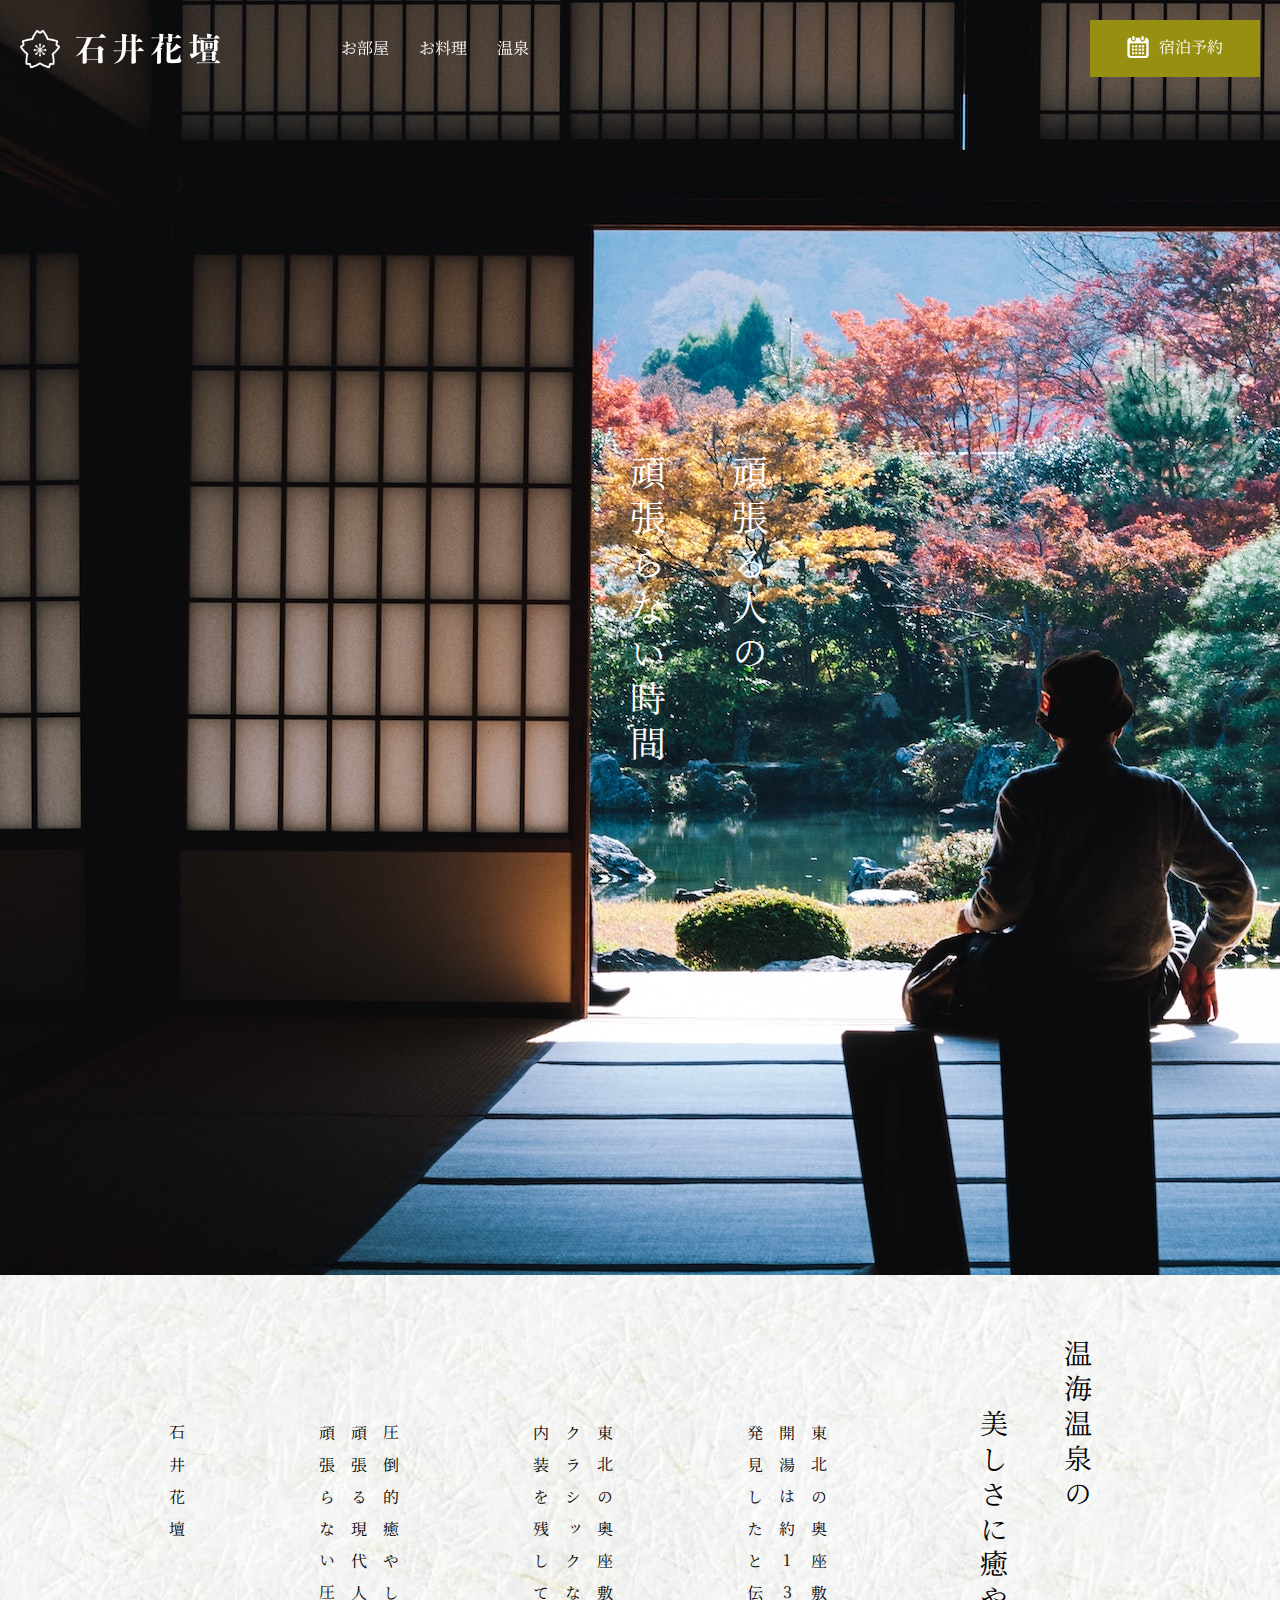
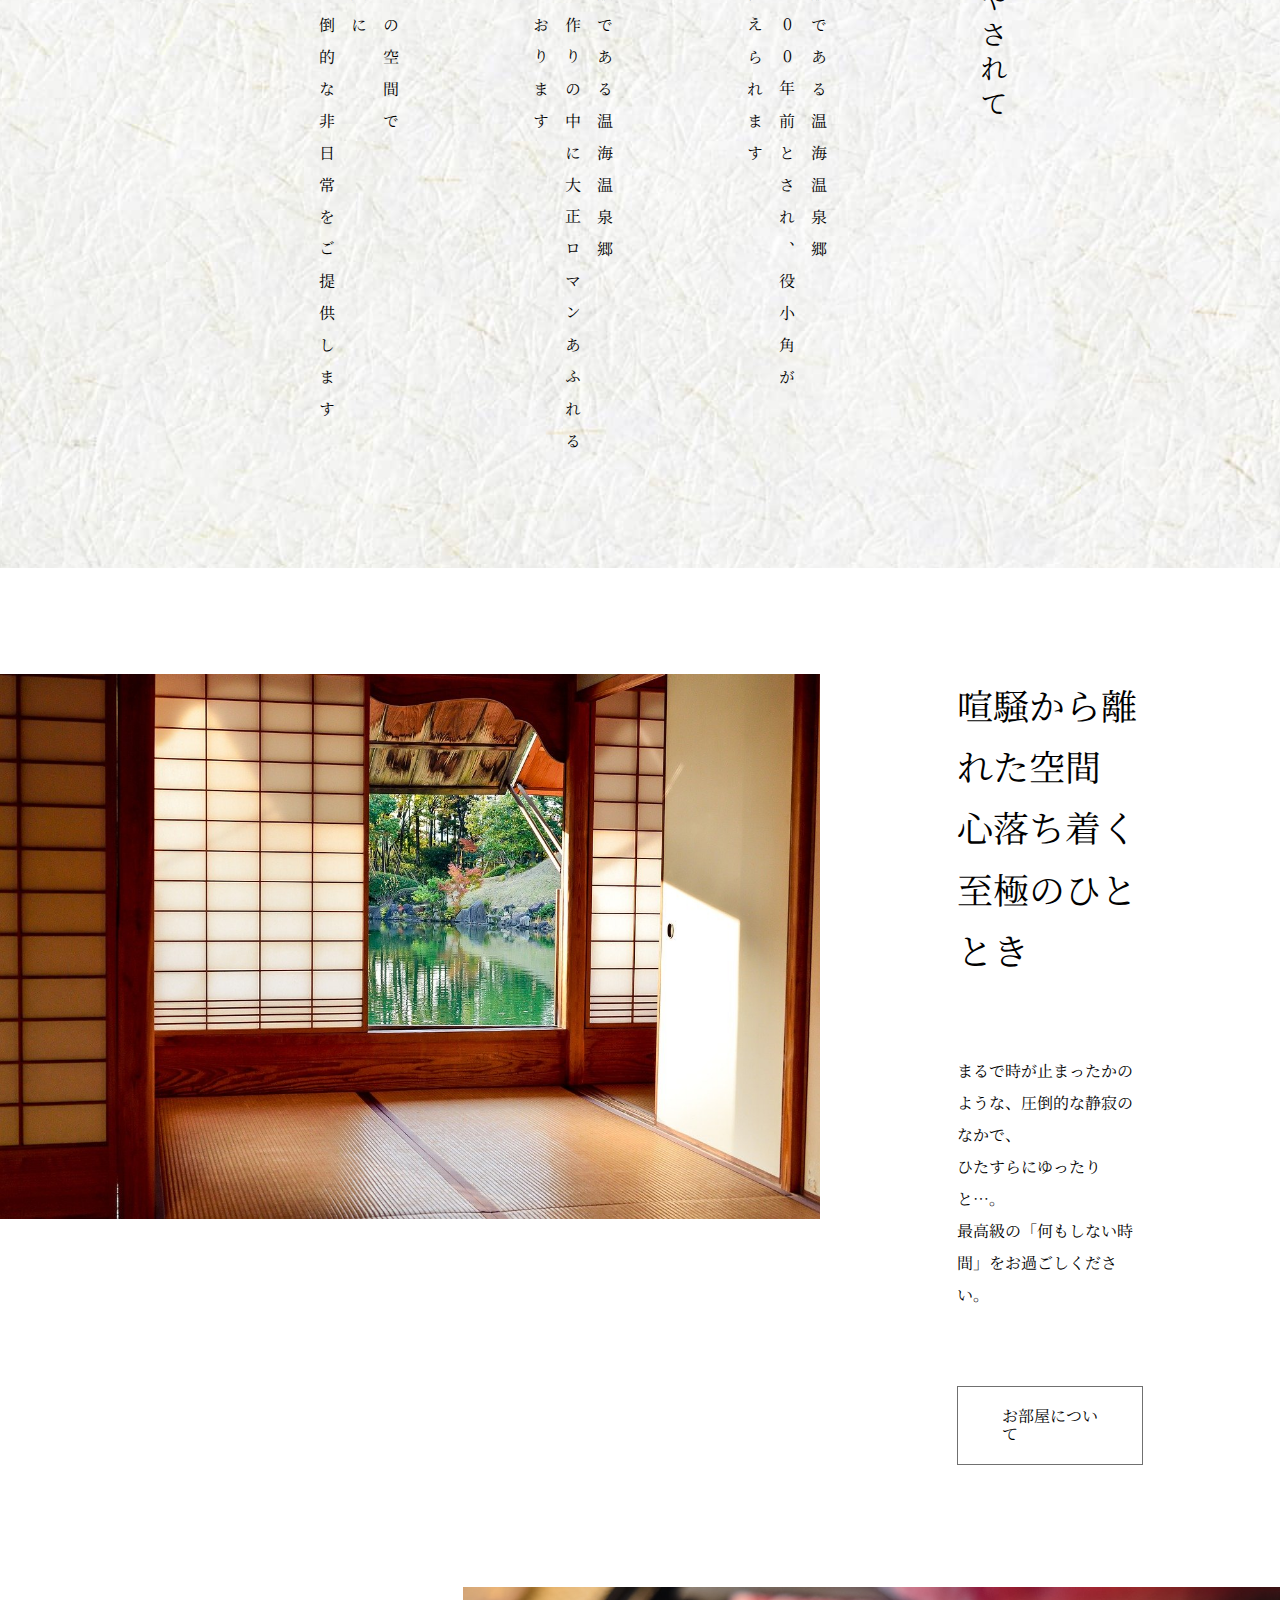
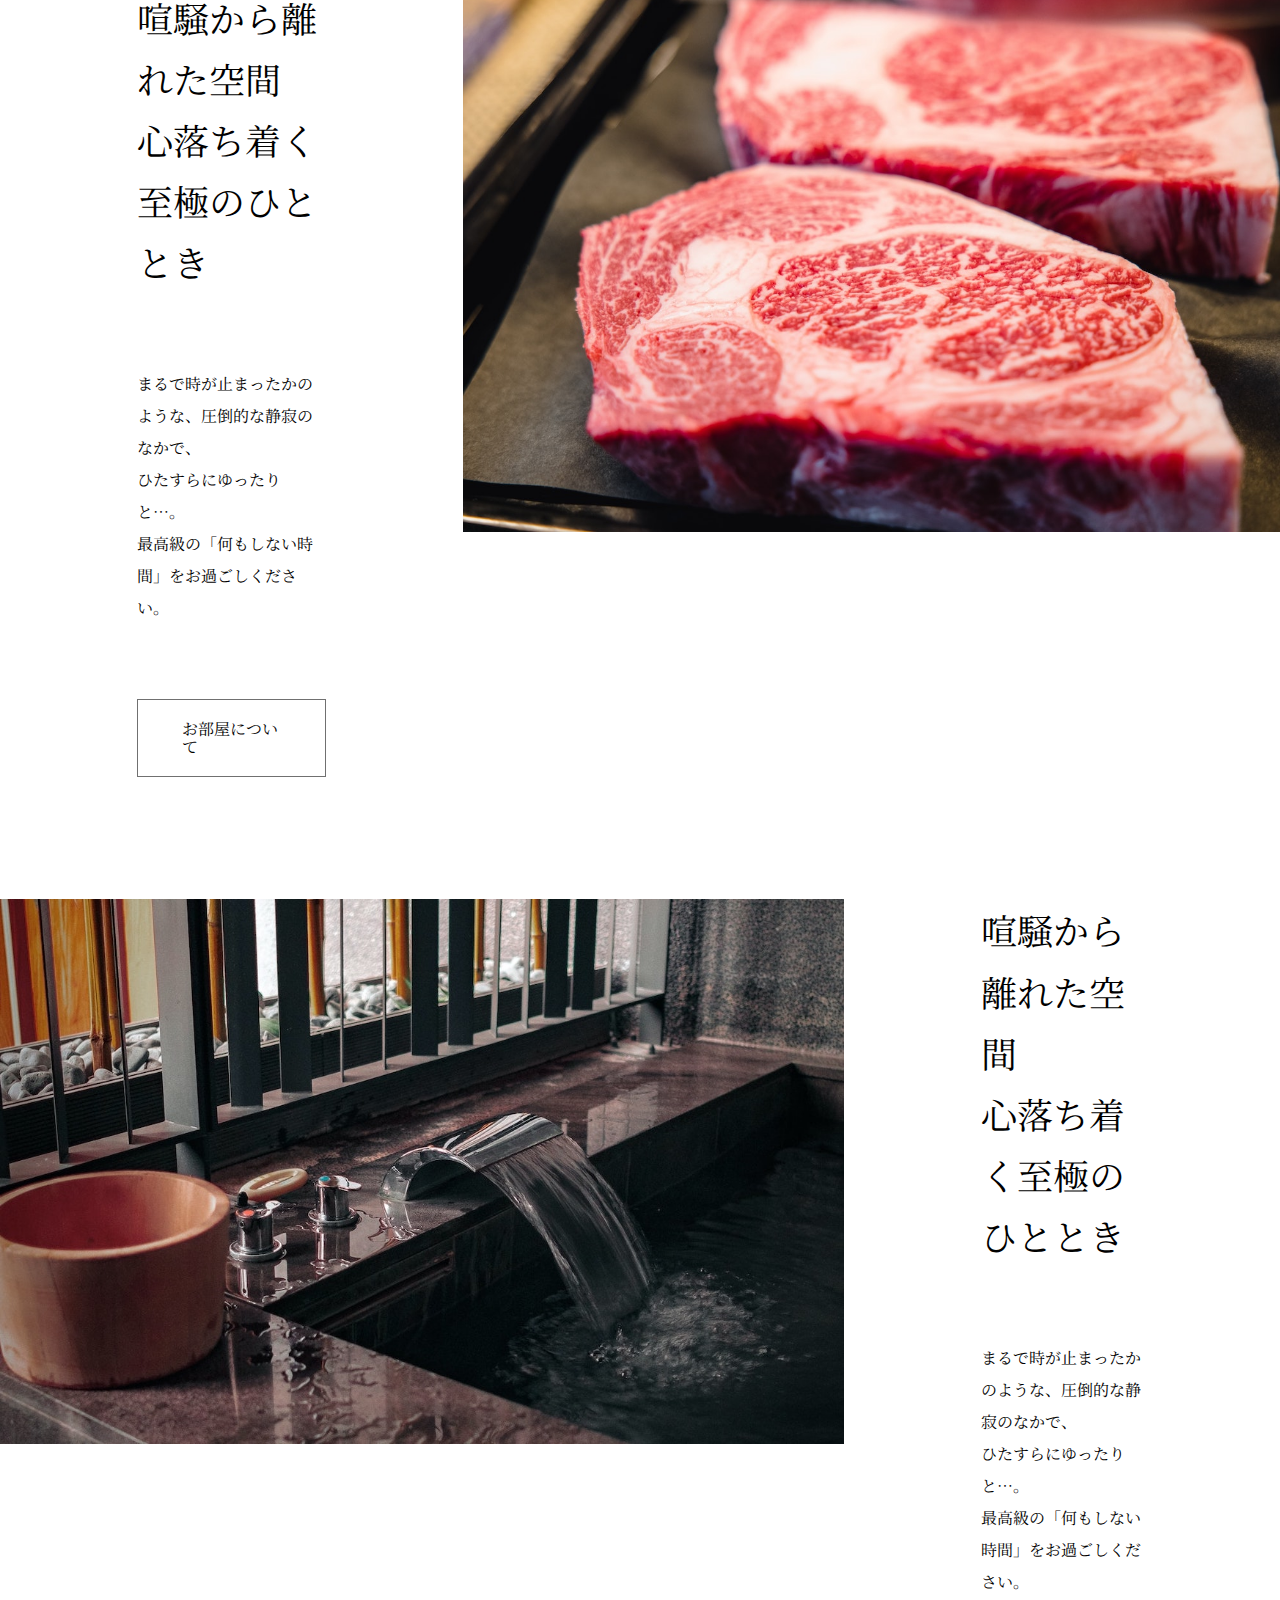
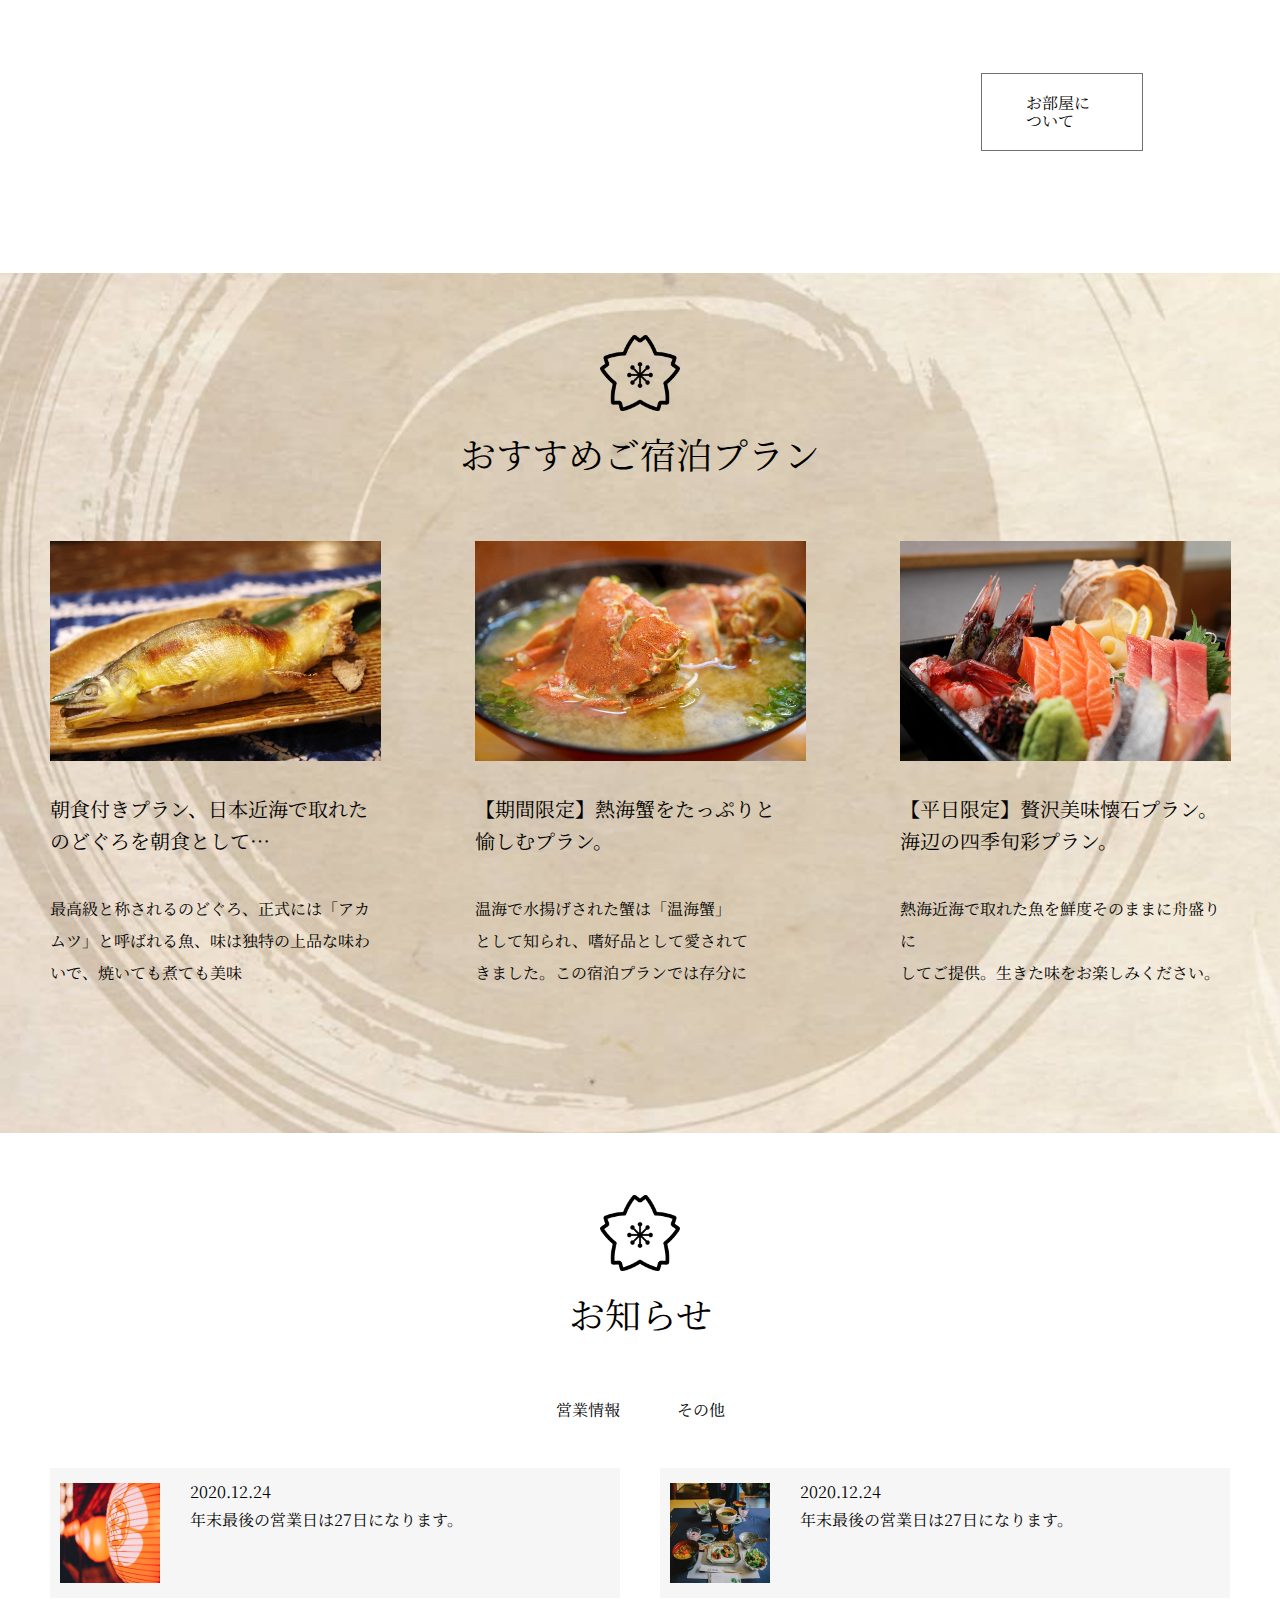
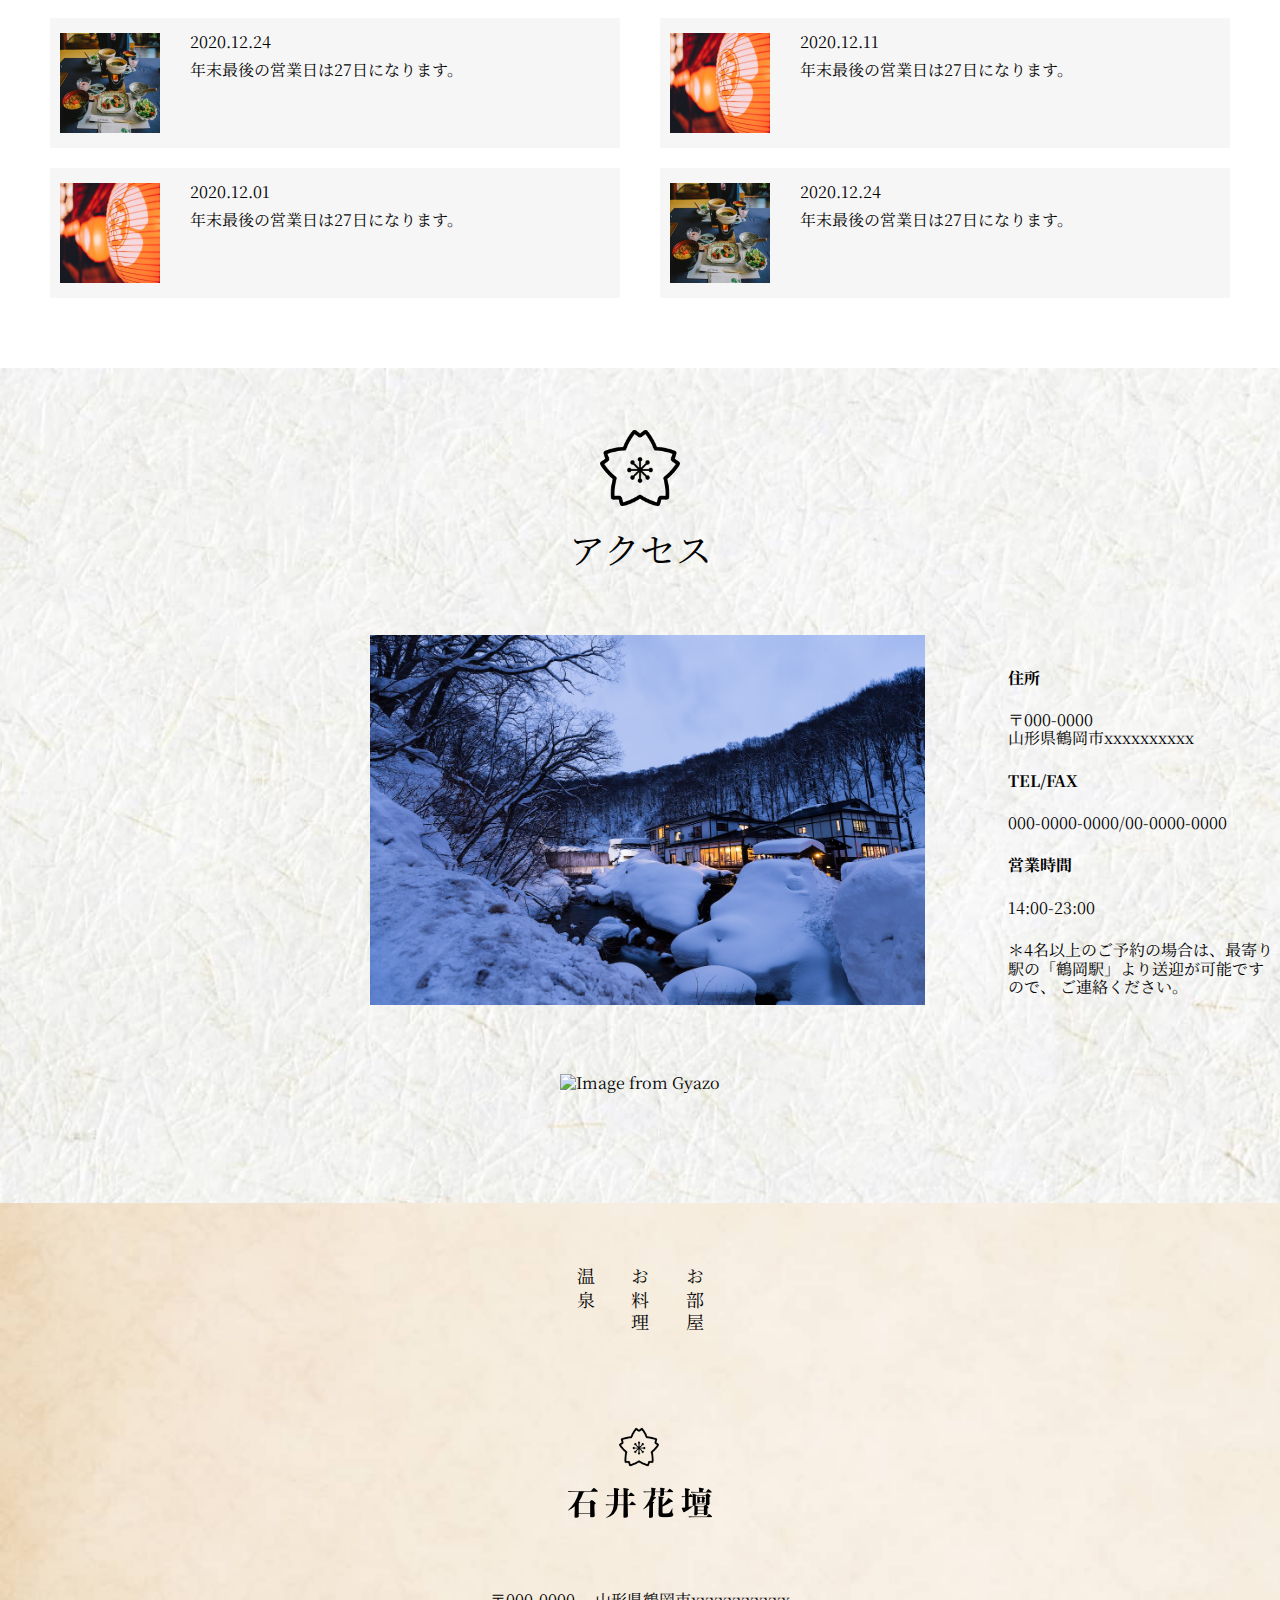
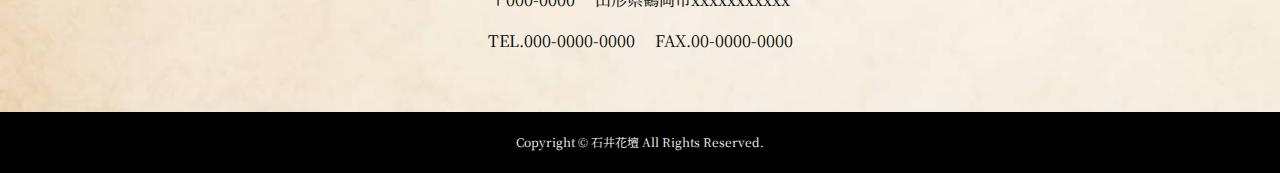
==== commit c0328b84: "copy-rigth" ====
--- a/index.html
+++ b/index.html
@@ -209,10 +209,54 @@
             <h2 class="access_ttl"><span><img src="./img/logo02@2x.png" alt=""></span>アクセス</h2><!-- /.plan_ttl -->
             <div class="access_wrap">
                 <img src="./img/acess.jpg" alt="" class="sccess_img">
-                <dl></dl>
+                <dl class="access_dl">
+                    <dt>住所</dt>
+                    <dd>〒000-0000<br> 
+                        山形県鶴岡市xxxxxxxxxx</dd>
+                    <dt>TEL/FAX</dt>
+                    <dd>000-0000-0000/00-0000-0000</dd>
+                    <dt>営業時間</dt>
+                    <dd>14:00-23:00</dd>
+                    <p class="access_info">
+                        ＊4名以上のご予約の場合は、最寄り駅の「鶴岡駅」より送迎が可能ですので、 ご連絡ください。
+                    </p><!-- /.access_info -->
+                </dl>
             </div><!-- /.access_wrap -->
+
+            <div class="access_map">
+                <a href="https://gyazo.com/f27297c9db26ba7181597bd80d4dbb4a">
+                    <img src="https://i.gyazo.com/f27297c9db26ba7181597bd80d4dbb4a.png" alt="Image from Gyazo" width="792"/>
+                </a>
+            </div><!-- /.access_map -->
         </div><!-- /.access_inner -->
     </section><!-- /.access -->
+
+    <section class="footer">
+        <div class="footer_inner">
+            <ul class="footer_list">
+                <li class="footer_item"><a href="./room/">お 部 屋</a></li><!-- /.footer_item -->
+                <li class="footer_item"><a href="./cuisine/">お 料 理</a></li><!-- /.footer_item -->
+                <li class="footer_item"><a href="./onsen/">温 泉</a></li><!-- /.footer_item -->
+            </ul><!-- /.footer_list -->
+
+            <div class="footer_logo">
+                <img src="./img/footer-logo.png" alt="">
+            </div><!-- /.footer_logo -->
+
+            <div class="footer_contact">
+                <div class="footer_contact__address">
+                    <p>〒000-0000</p>
+                    <p>山形県鶴岡市xxxxxxxxxxx</p>
+                </div><!-- /.footer_contact__wrap -->
+                <div class="footer_contact__tel">
+                    <p>TEL.000-0000-0000</p>
+                    <p>FAX.00-0000-0000</p>
+                </div><!-- /.footer_contacct_wrap -->
+            </div><!-- /.footer_contact -->
+        </div><!-- /.footer_inner -->
+    </section><!-- /.footer -->
+
+    <section class="copy_right">Copyright © 石井花壇 All Rights Reserved.</section><!-- /.copy_right -->
 </body>
 
 </html>--- a/css/style.css
+++ b/css/style.css
@@ -740,4 +740,98 @@
 .access_ttl span {
   margin: 60px 0 20px;
 }
+
+.access_wrap {
+  display: flex;
+  align-items: center;
+  padding-bottom: 69px;
+}
+
+.access_wrap img {
+  width: 656px;
+  height: 370px;
+  margin-left: 370px;
+  margin-right: 83px;
+}
+
+.access_dl {
+  display: flex;
+  flex-direction: column;
+}
+
+.access_dl dt {
+  padding: 24px 0;
+}
+
+.access_dl dd br {
+  display: block;
+  content: '';
+  margin: 20px 0;
+}
+
+.access_info {
+  padding-top: 24px;
+}
+
+.access_map {
+  text-align: center;
+  padding-bottom: 110px;
+}
+
+.footer {
+  background-image: url(../img/bg3@2x.png);
+  background-size: cover;
+}
+
+.footer_list {
+  writing-mode: vertical-rl;
+  padding-top: 64px;
+  padding-bottom: 96px;
+  margin: 0 auto;
+}
+
+.footer_item {
+  font-size: 18px;
+}
+
+.footer_item:not(:nth-child(3)) {
+  padding-left: 34px;
+}
+
+.footer_logo {
+  height: auto;
+  text-align: center;
+}
+
+.footer_contact {
+  padding-top: 72px;
+  text-align: center;
+}
+
+.footer_contact__address {
+  justify-content: center;
+  display: flex;
+}
+
+.footer_contact__address p:first-child {
+  margin-right: 20px;
+}
+
+.footer_contact__tel {
+  display: flex;
+  justify-content: center;
+  padding: 23px 0 61px;
+}
+
+.footer_contact__tel p:first-child {
+  margin-right: 20px;
+}
+
+.copy_right {
+  background-color: #000;
+  color: #fff;
+  font-size: 12px;
+  padding: 23px 0 25px;
+  text-align: center;
+}
 /*# sourceMappingURL=style.css.map */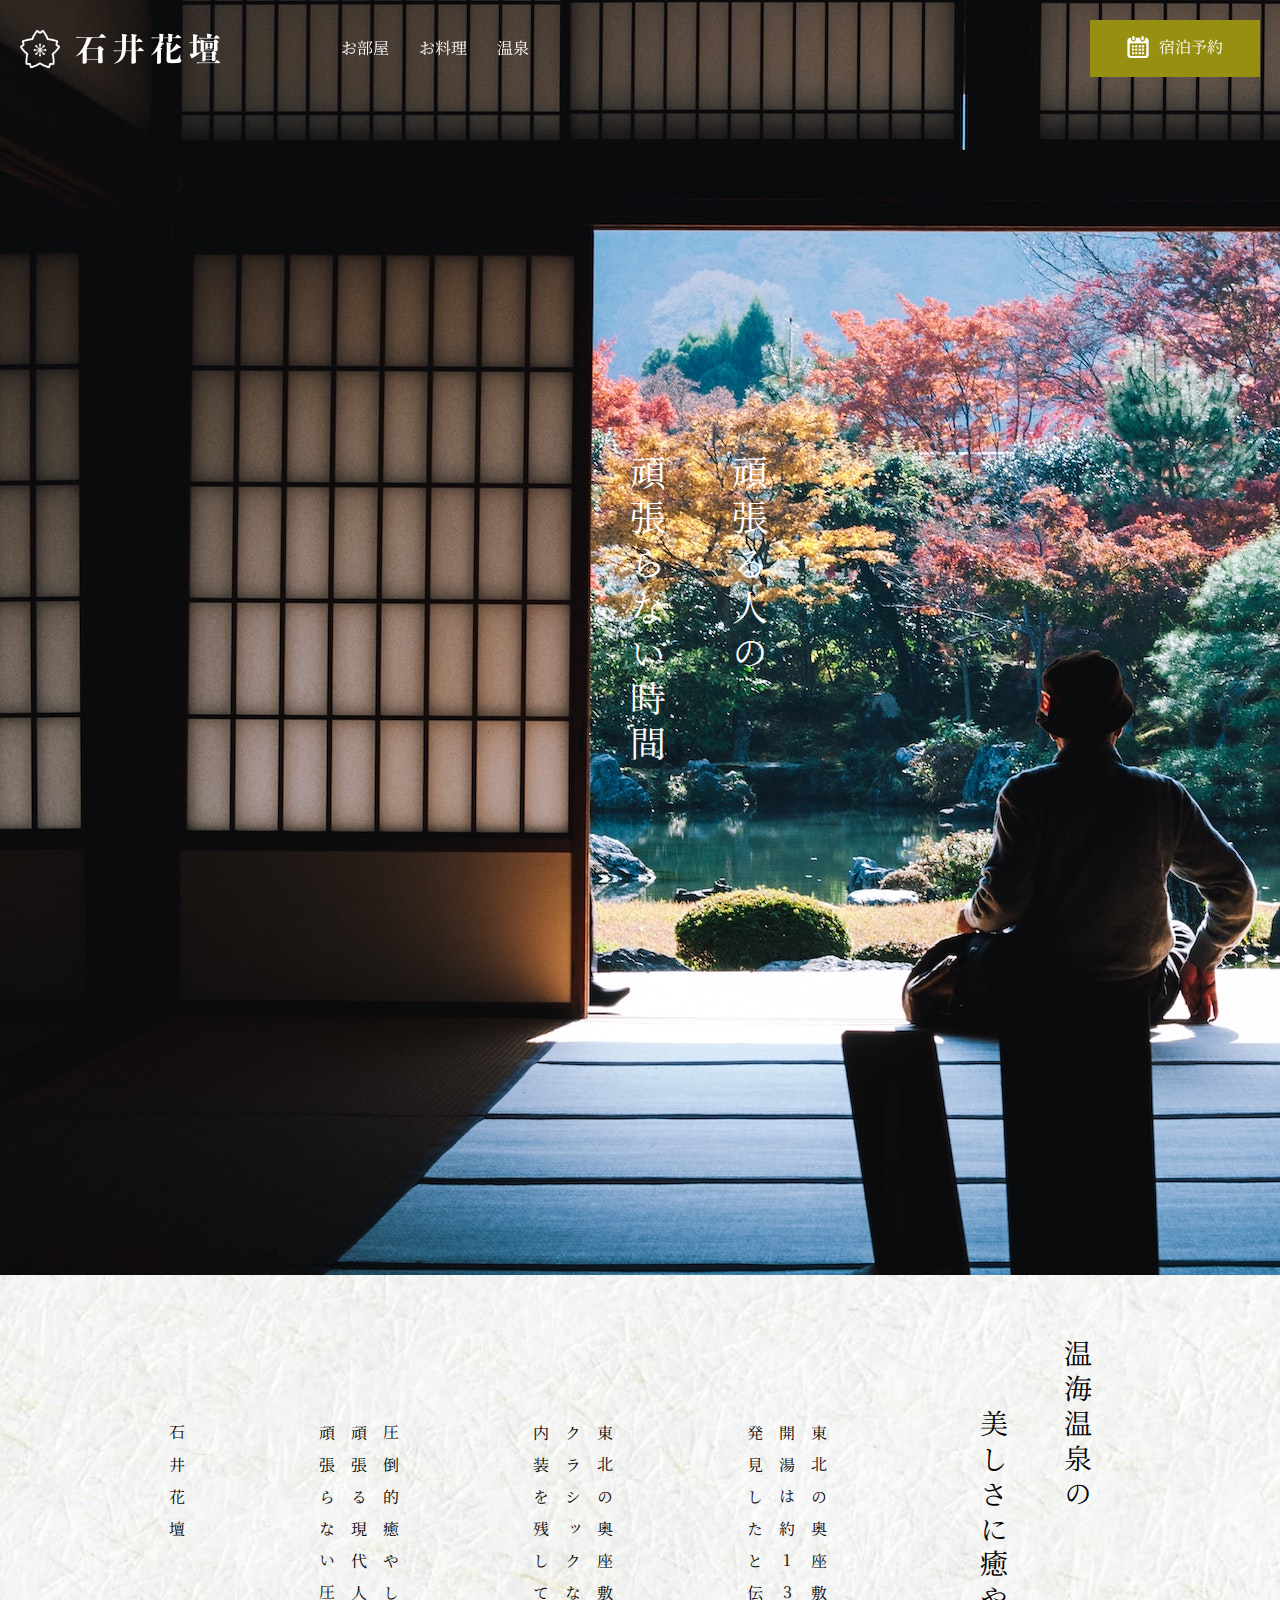
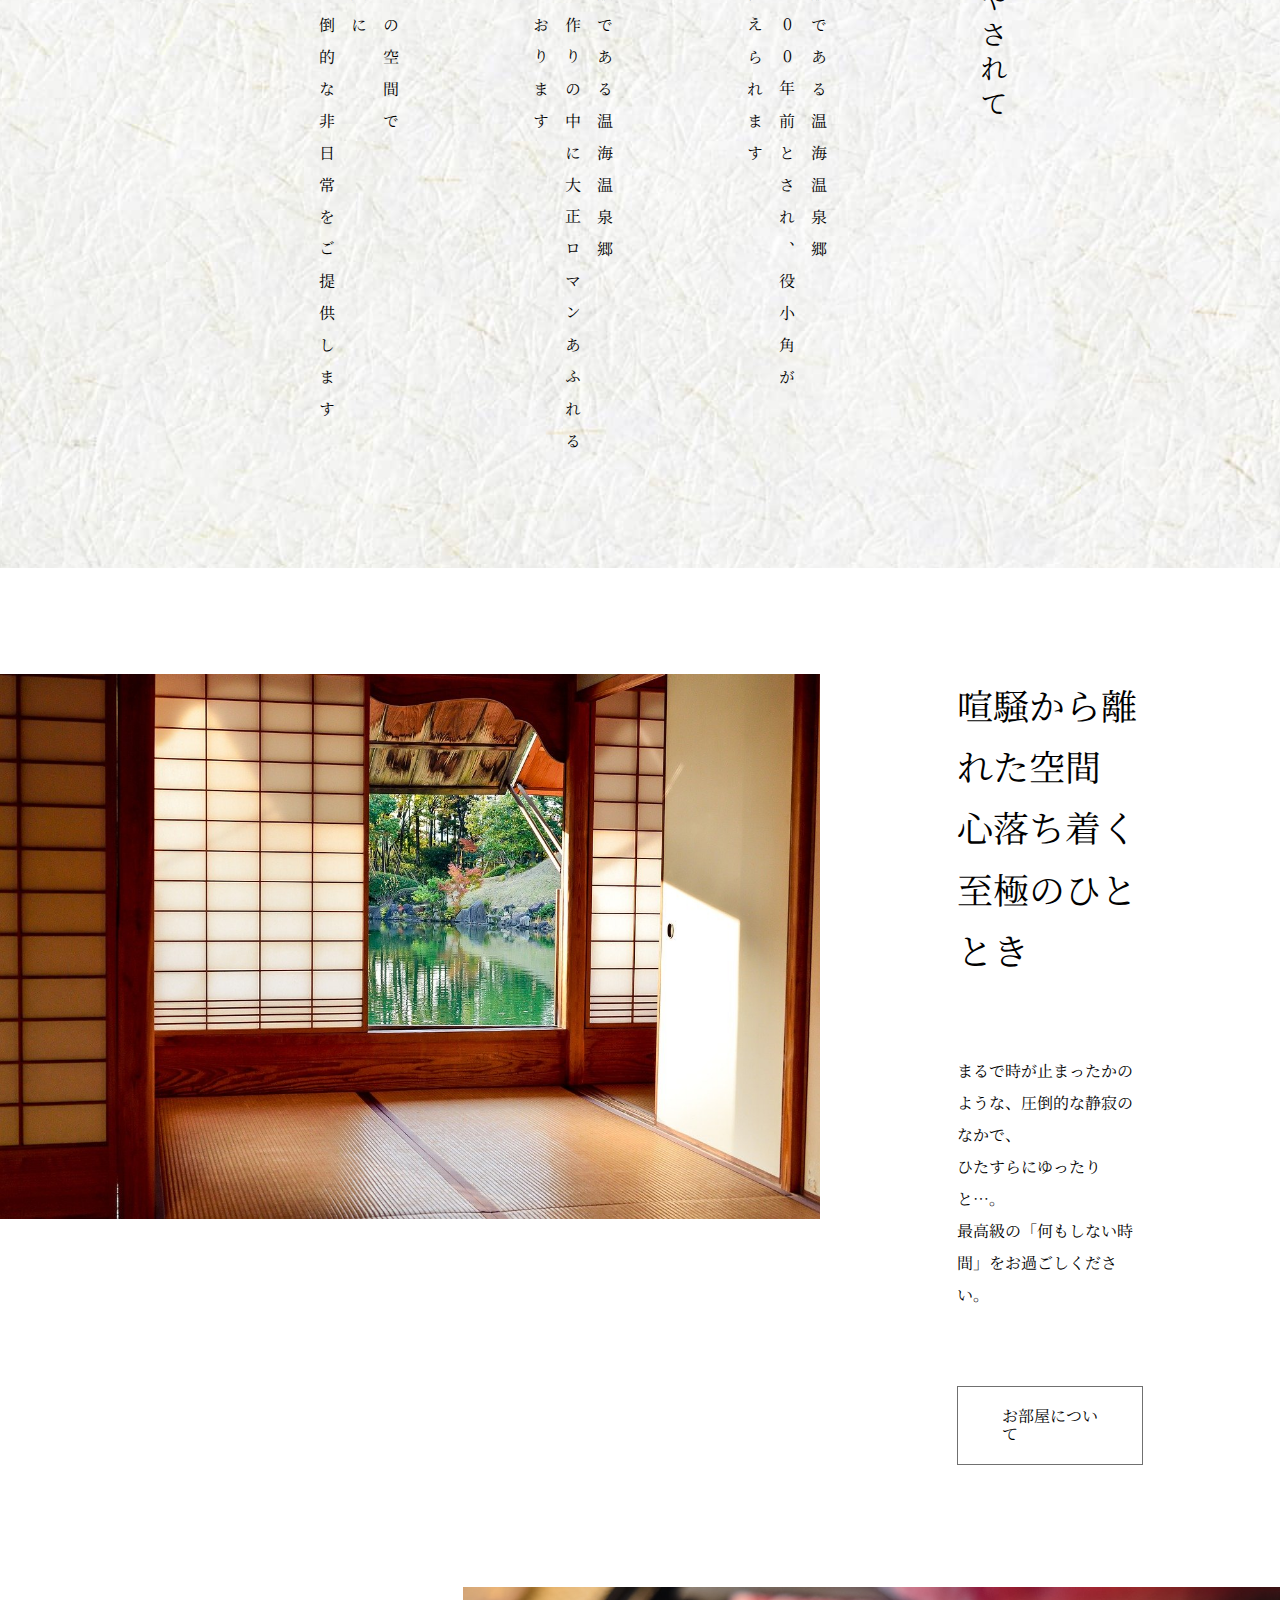
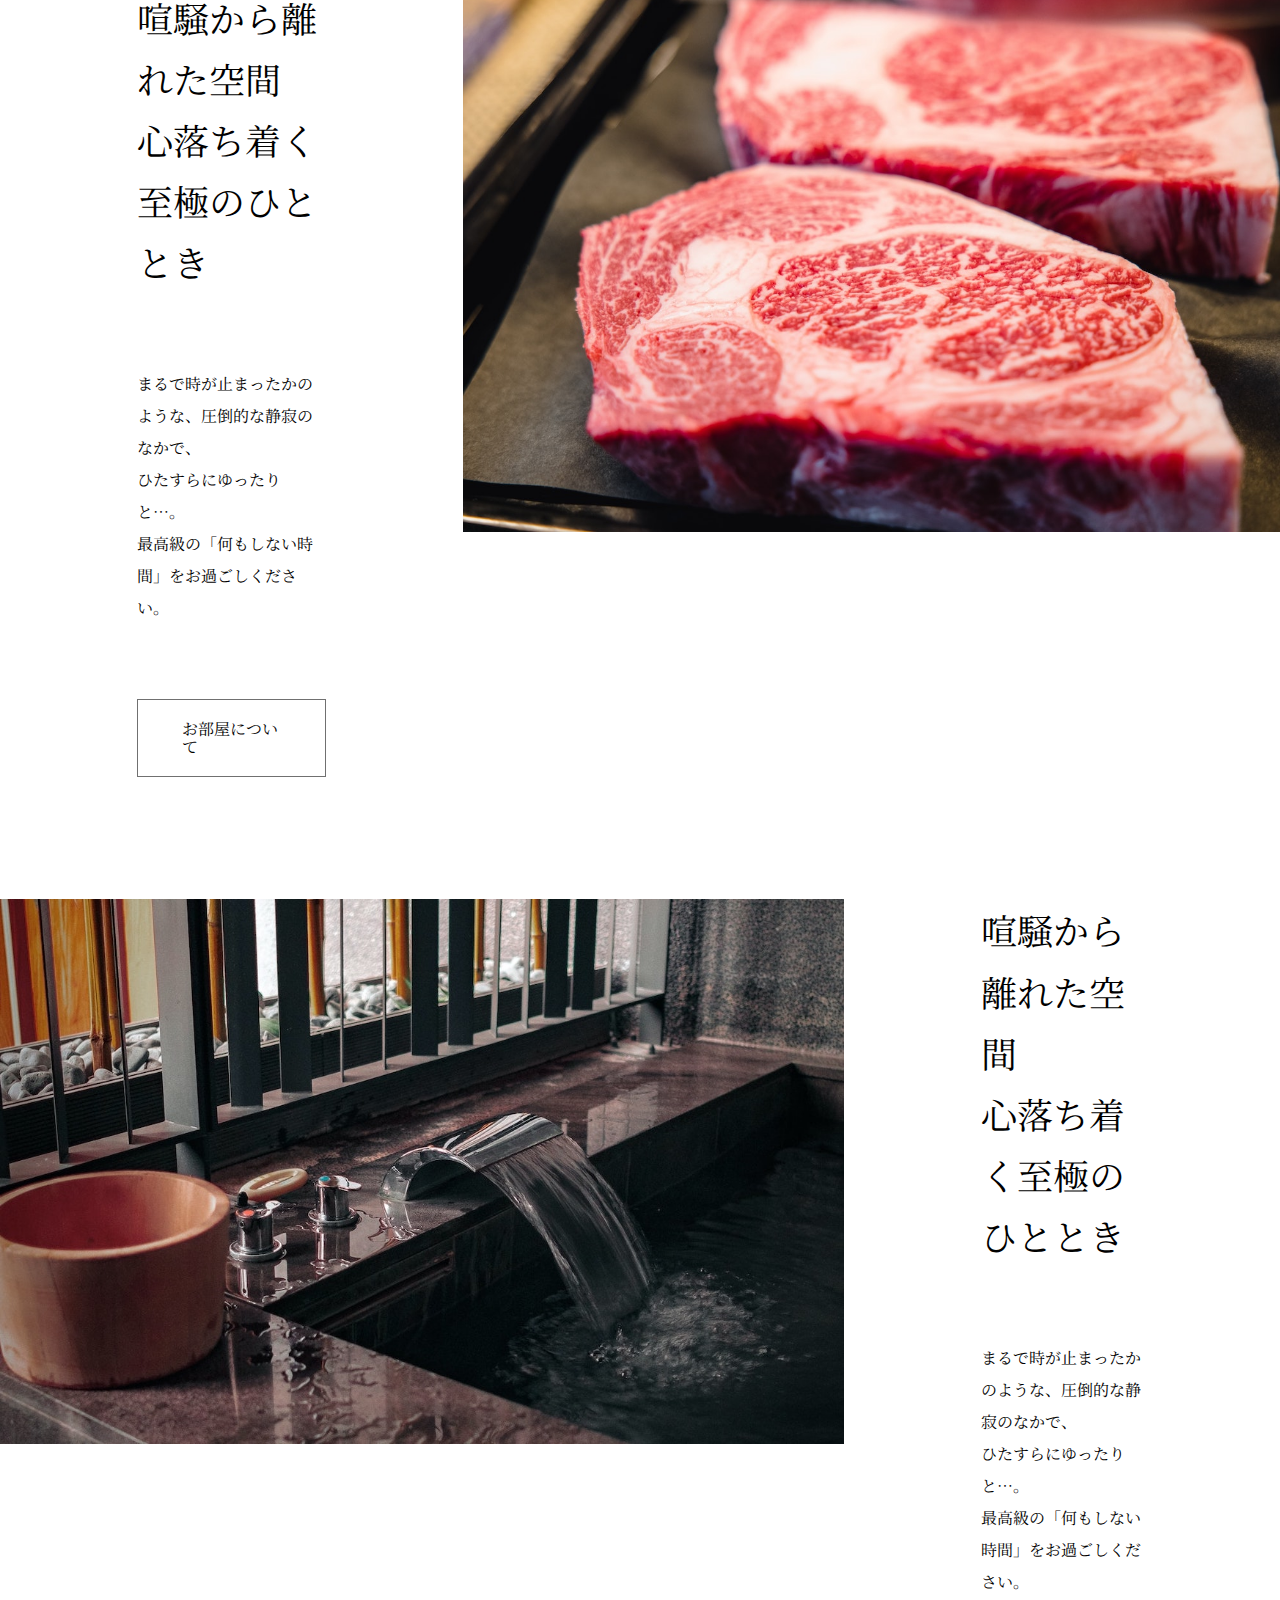
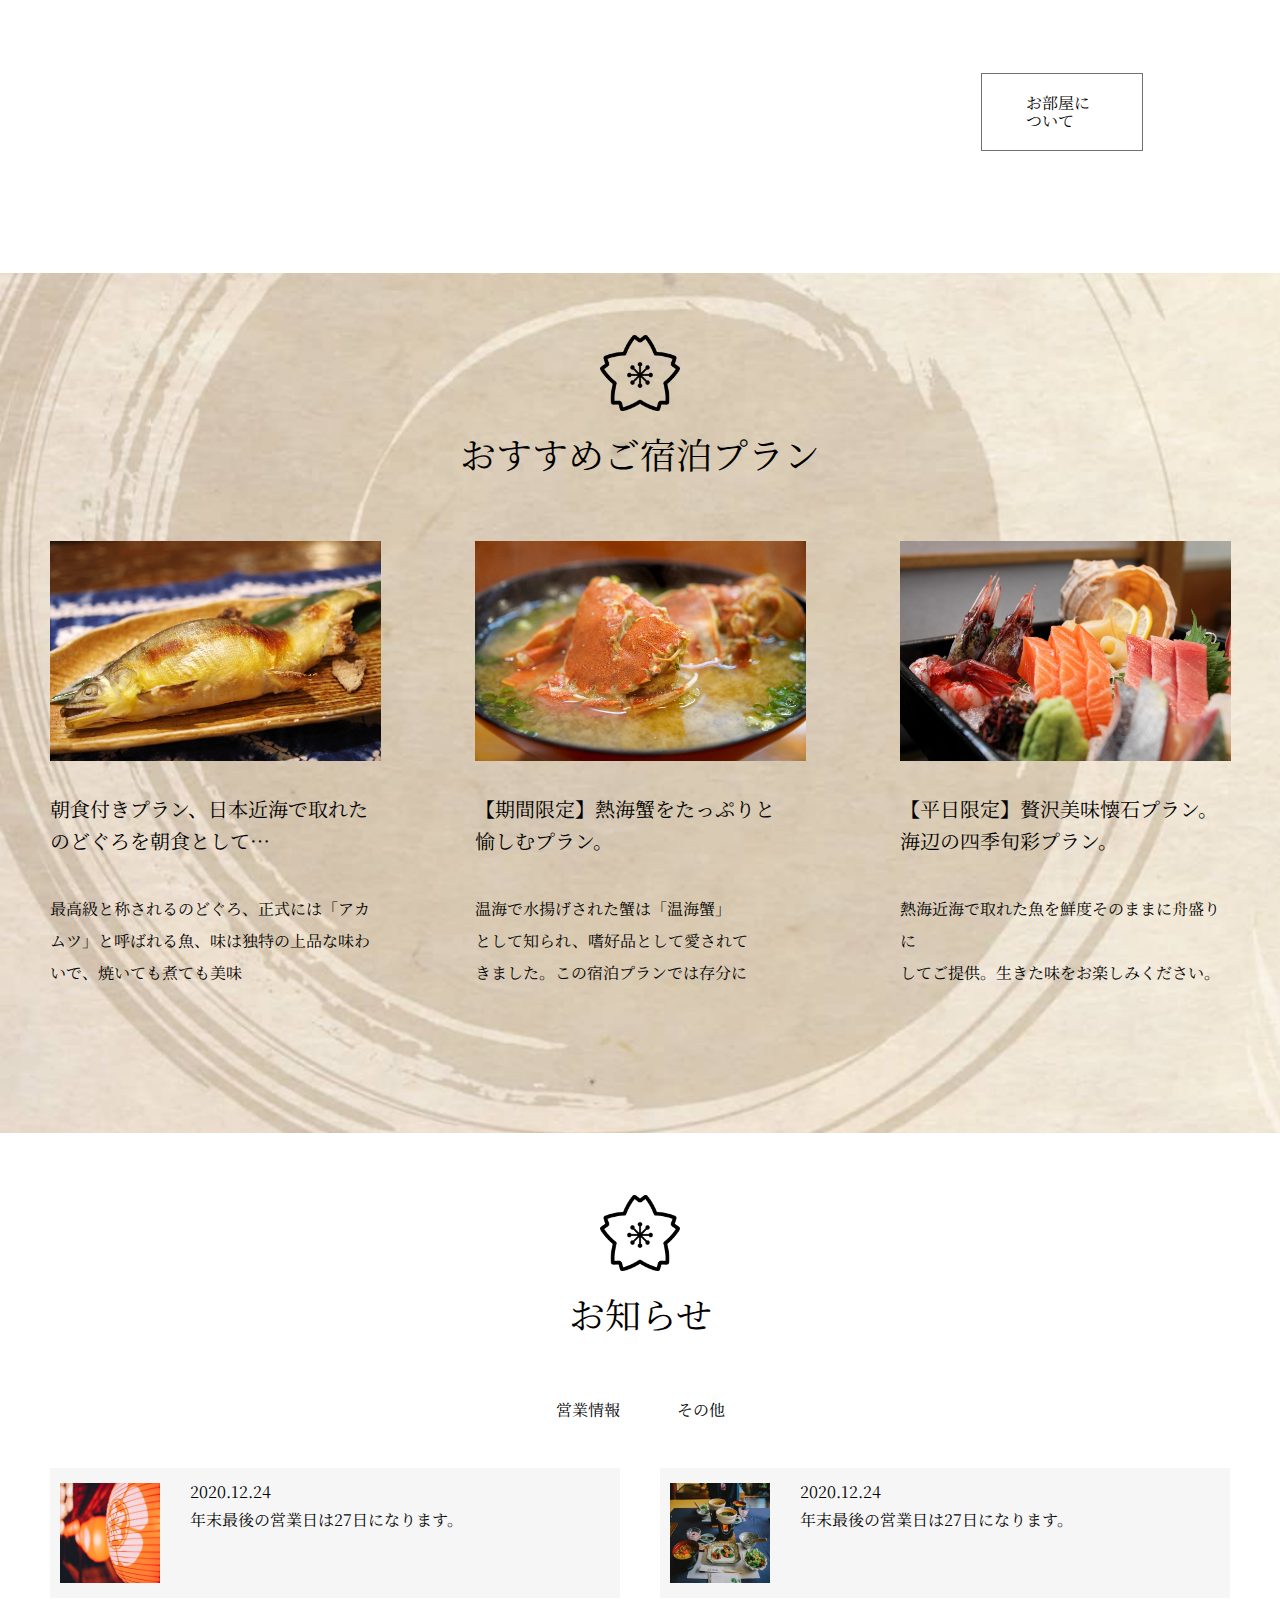
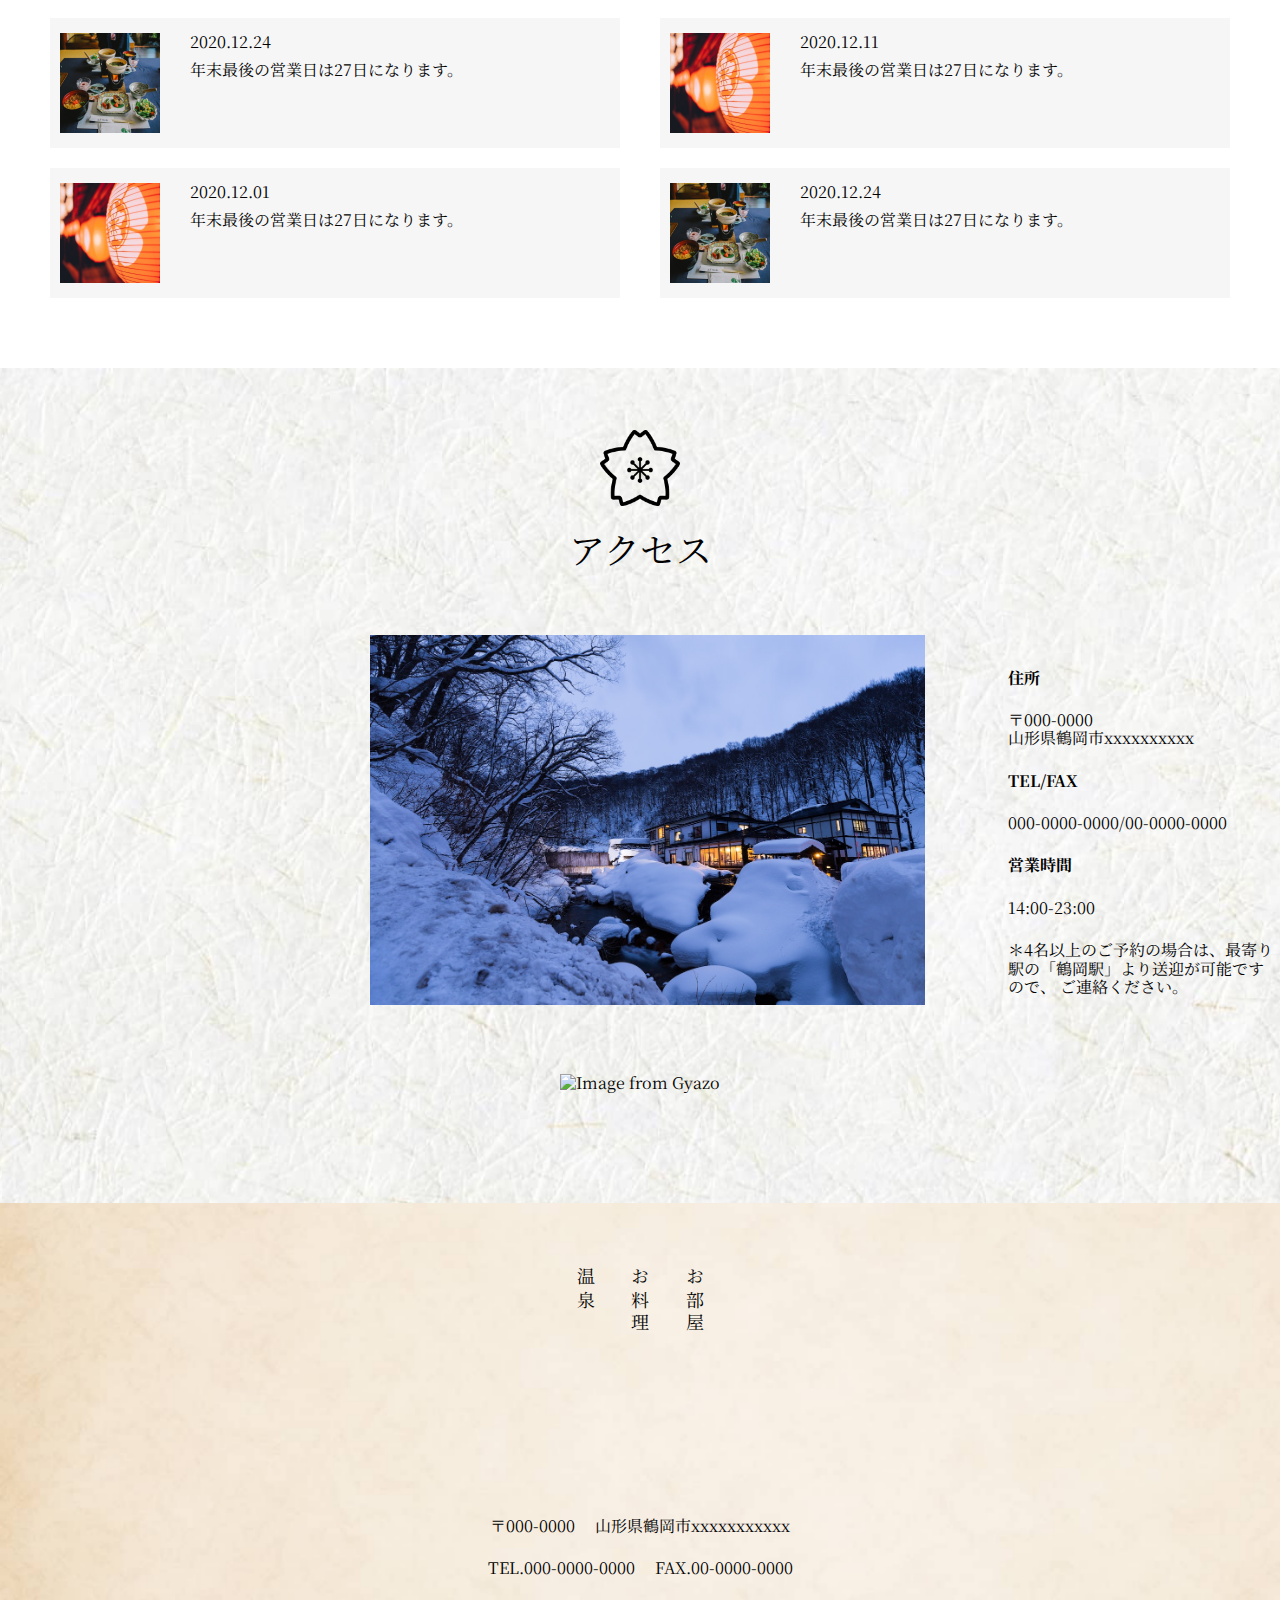
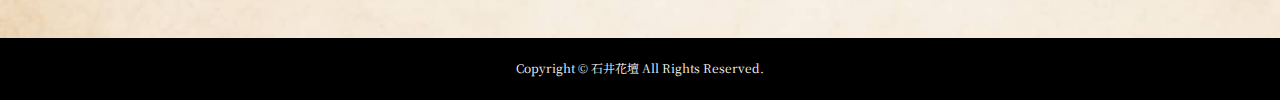
==== commit a7761e32: "複数ページ" ====
--- a/index.html
+++ b/index.html
@@ -16,9 +16,9 @@
             <div class="header_nav">
                 <img src="./img/sub-header-logo.png" alt="" class="header_nav__logo">
                 <ul class="header_nav__list">
-                    <li class="header_nav__item"><a href="./room/">お部屋</a></li>
-                    <li class="header_nav__item"><a href="./cuisine/">お料理</a></li>
-                    <li class="header_nav__item"><a href="./onsen/">温泉</a></li>
+                    <li class="header_nav__item"><a href="./room/room.html">お部屋</a></li>
+                    <li class="header_nav__item"><a href="./cuisine/cuisine.html">お料理</a></li>
+                    <li class="header_nav__item"><a href="./onsen/onsen.html">温泉</a></li>
                 </ul><!-- /.header_nav__list -->
             </div><!-- /.header_nav -->
             <a href="" class="contact_btn">宿泊予約</a><!-- /.contact_btn -->
--- a/css/style.css
+++ b/css/style.css
@@ -44,6 +44,66 @@
   display: inline-block;
   vertical-align: middle;
   margin-right: 10px;
+}
+
+.room {
+  position: relative;
+}
+
+.room_copy {
+  position: absolute;
+  top: 215px;
+  left: 909px;
+  font-size: 34px;
+  color: #fff;
+}
+
+.room_item {
+  display: flex;
+  margin-bottom: 279px;
+  position: relative;
+}
+
+.room_item img {
+  height: 300px;
+  z-index: 2;
+}
+
+.room_txt_wrap {
+  position: absolute;
+  top: 60px;
+  left: 320px;
+  background-image: url(../img/bg.png);
+  width: 813px;
+  height: 381px;
+  text-align: left;
+  padding-left: 224px;
+}
+
+.room_txt_wrap h2 {
+  font-size: 24px;
+  padding-top: 60px;
+}
+
+.room_txt_wrap .room_txt {
+  line-height: 2;
+  padding-top: 52px;
+}
+
+.room_txt_wrap .room_alert {
+  padding: 52px 0;
+  font-size: 14px;
+  line-height: 1.5;
+}
+
+.main_room {
+  margin-right: auto;
+}
+
+.main_room h1 {
+  text-align: center;
+  margin: 150px 0 78px;
+  line-height: 2;
 }
 
 /*! destyle.css v2.0.2 | MIT License | https://github.com/nicolas-cusan/destyle.css */
